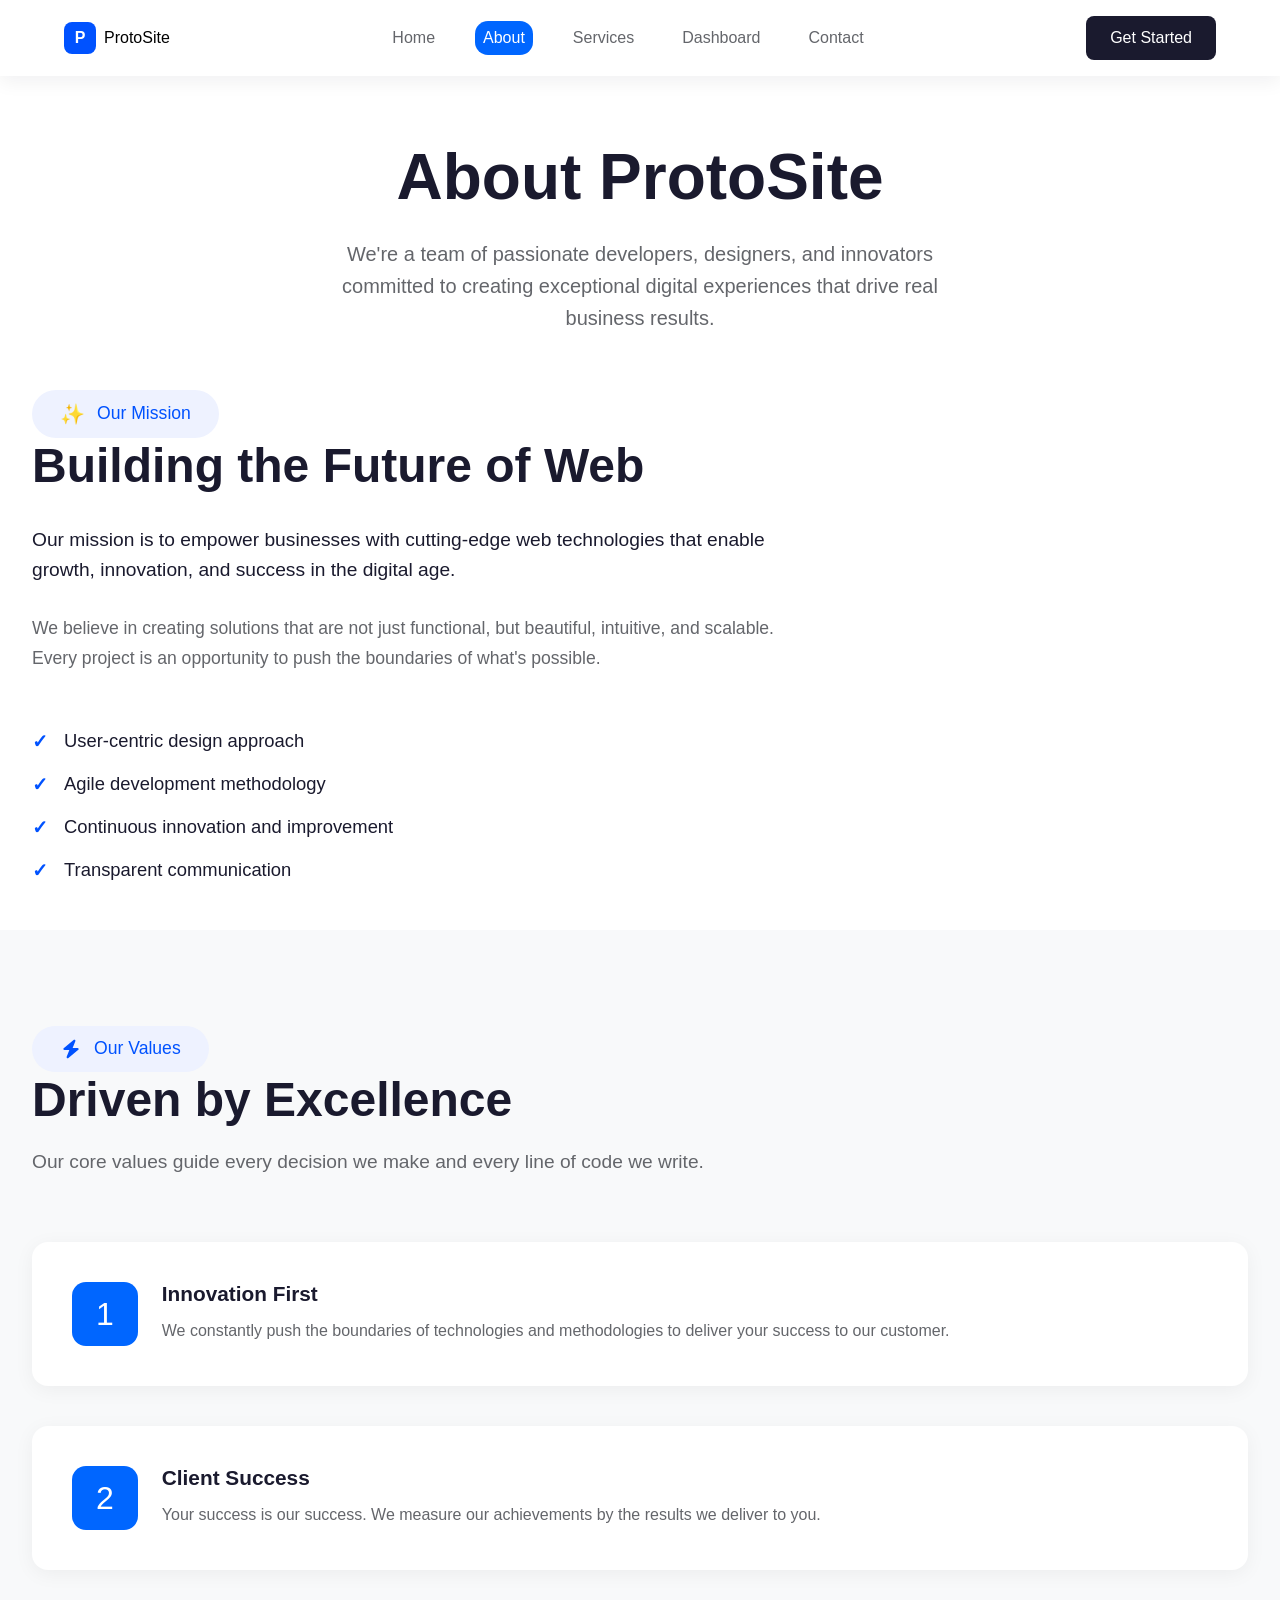
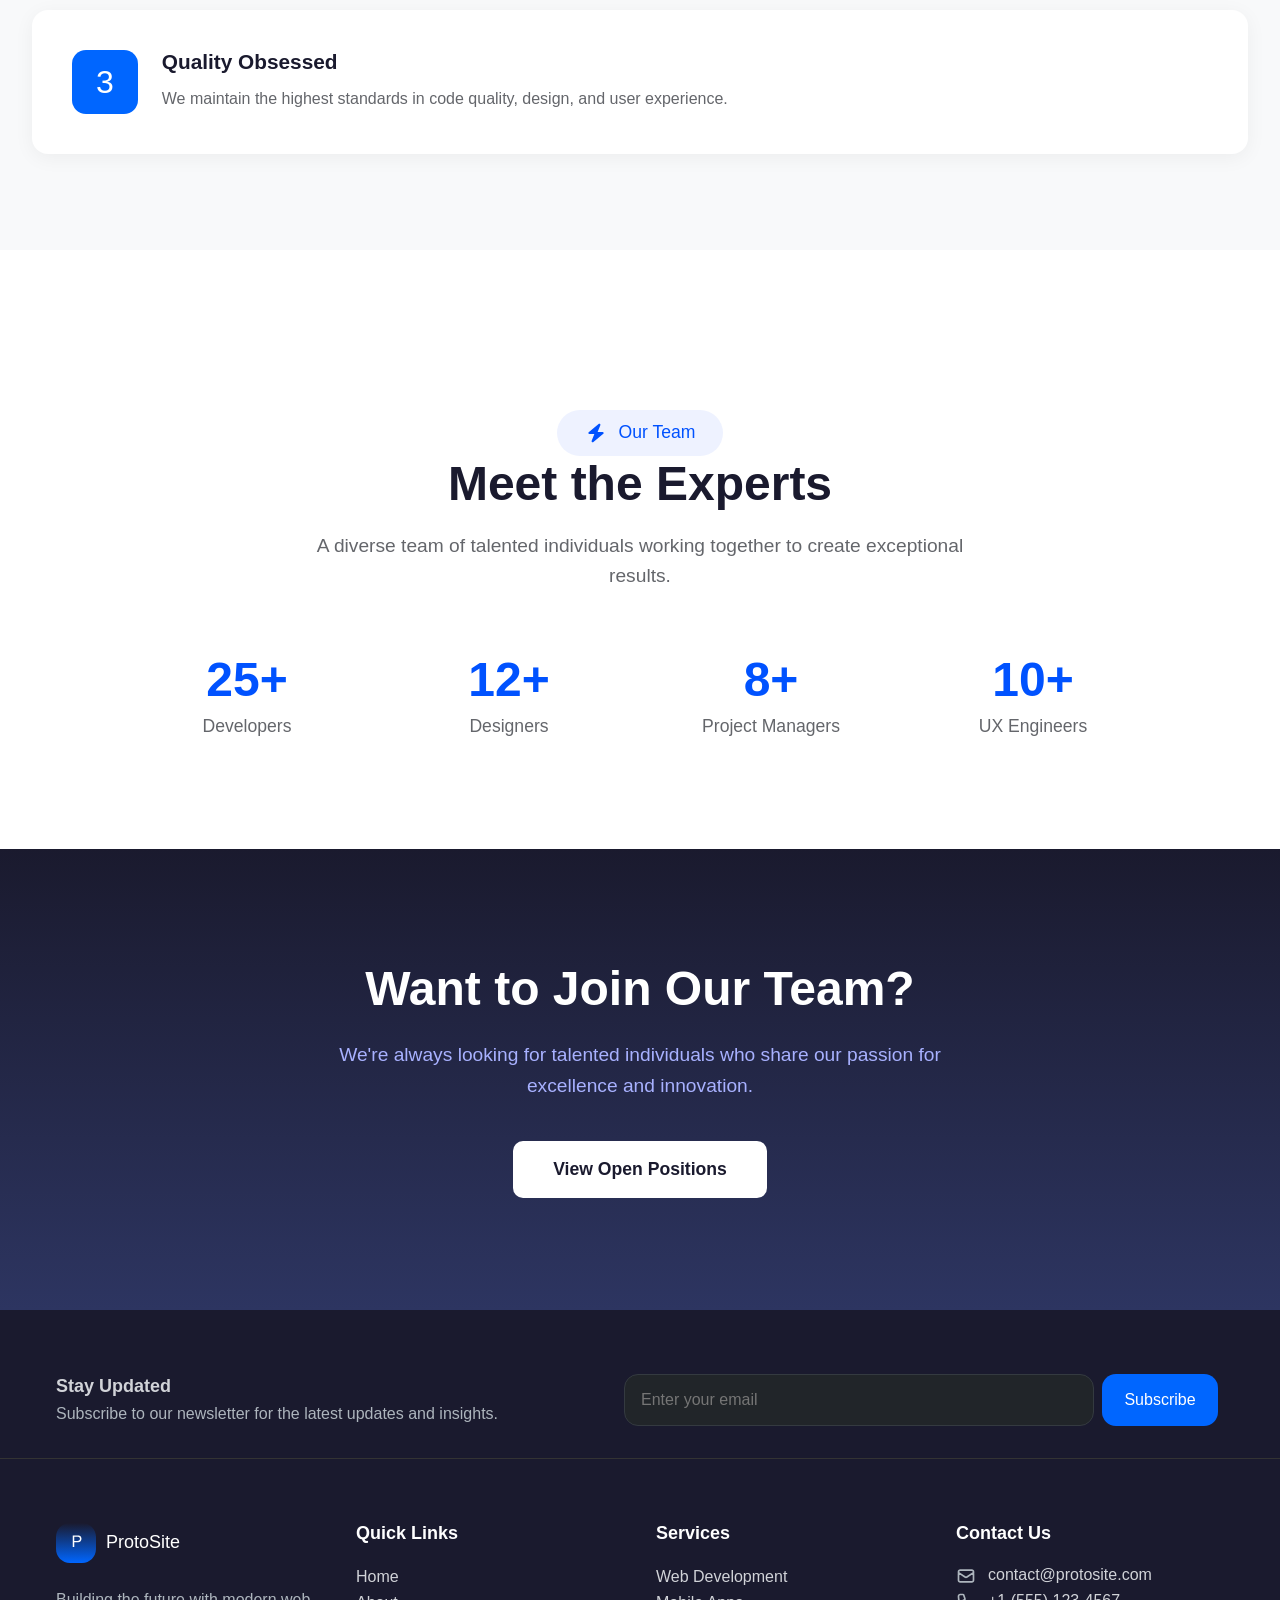
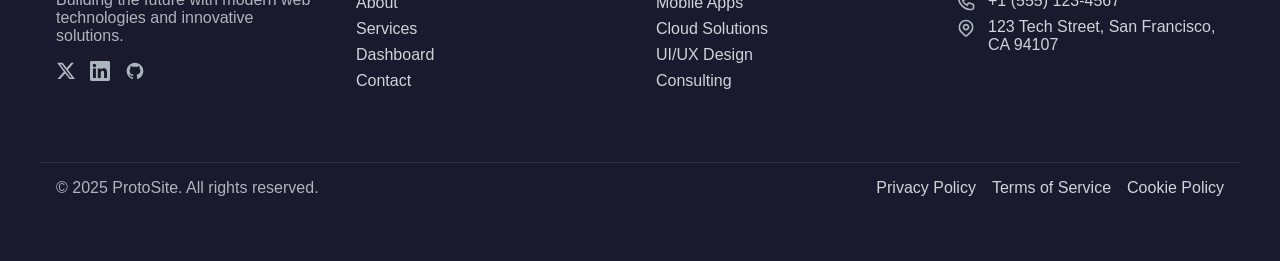
==== about.html @ 941f1aac "Add files via upload" ====
<!DOCTYPE html>
<html lang="en">
  <head>
    <meta charset="UTF-8" />
    <meta name="viewport" content="width=device-width, initial-scale=1.0" />
    <title>ProtoSite - Digital Experiences</title>
    <link rel="icon" href="assets/favicon.png" type="image/x-icon" />
    <link rel="stylesheet" href="styles/reset.css" />
    <link rel="stylesheet" href="styles/general.css" />
    <link rel="stylesheet" href="styles/header.css" />
    <link rel="stylesheet" href="styles/footer.css" />
    <link rel="stylesheet" href="styles/about.css" />
    <script src="js/script.js" defer></script>
  </head>
  <body>
    <header>
      <nav>
        <div class="logo">
          <span class="logo-letter">P</span>
          <span class="logo-text">ProtoSite</span>
        </div>

        <div class="nav-links">
          <a href="index.html">Home</a>
          <a href="about.html" class="active">About</a>
          <a href="services.html">Services</a>
          <a href="index.html">Dashboard</a>
          <a href="contact.html">Contact</a>
        </div>

        <button class="get-started-btn">Get Started</button>

        <button class="mobile-menu-btn" aria-label="Toggle menu">
          <svg
            width="24"
            height="24"
            viewBox="0 0 24 24"
            fill="none"
            xmlns="http://www.w3.org/2000/svg"
          >
            <path
              d="M3 12H21M3 6H21M3 18H21"
              stroke="currentColor"
              stroke-width="2"
            />
          </svg>
        </button>
      </nav>
    </header>

    <main class="about-page">
      <section class="about-hero">
        <div class="about-content">
          <h1>About ProtoSite</h1>
          <p class="about-description">
            We're a team of passionate developers, designers, and innovators
            committed to creating exceptional digital experiences that drive
            real business results.
          </p>
        </div>
      </section>

      <section class="mission-section">
        <div class="mission-badge">
          <span class="icon">✨</span>
          Our Mission
        </div>
        <h2>Building the Future of Web</h2>
        <p class="mission-description">
          Our mission is to empower businesses with cutting-edge web
          technologies that enable growth, innovation, and success in the
          digital age.
        </p>
        <p class="mission-subtext">
          We believe in creating solutions that are not just functional, but
          beautiful, intuitive, and scalable. Every project is an opportunity to
          push the boundaries of what's possible.
        </p>
        <div class="mission-points">
          <div class="mission-point">
            <span class="check-icon">✓</span>
            User-centric design approach
          </div>
          <div class="mission-point">
            <span class="check-icon">✓</span>
            Agile development methodology
          </div>
          <div class="mission-point">
            <span class="check-icon">✓</span>
            Continuous innovation and improvement
          </div>
          <div class="mission-point">
            <span class="check-icon">✓</span>
            Transparent communication
          </div>
        </div>
      </section>

      <section class="excellence-section">
        <div class="excellence-content">
          <div class="mission-badge">
            <svg
              xmlns="http://www.w3.org/2000/svg"
              height="22"
              width="22"
              viewBox="0 0 640 640"
            >
              <!--!Font Awesome Free v7.1.0 by @fontawesome - https://fontawesome.com License - https://fontawesome.com/license/free Copyright 2025 Fonticons, Inc.-->
              <path
                fill="#0052ff"
                d="M434.8 54.1C446.7 62.7 451.1 78.3 445.7 91.9L367.3 288L512 288C525.5 288 537.5 296.4 542.1 309.1C546.7 321.8 542.8 336 532.5 344.6L244.5 584.6C233.2 594 217.1 594.5 205.2 585.9C193.3 577.3 188.9 561.7 194.3 548.1L272.7 352L128 352C114.5 352 102.5 343.6 97.9 330.9C93.3 318.2 97.2 304 107.5 295.4L395.5 55.4C406.8 46 422.9 45.5 434.8 54.1z"
              />
            </svg>
            Our Values
          </div>
          <h2>Driven by Excellence</h2>
          <p class="excellence-description">
            Our core values guide every decision we make and every line of code
            we write.
          </p>
          <div class="excellence-cards">
            <div class="excellence-card">
              <div class="card-number">1</div>
              <div class="card-content">
                <h3>Innovation First</h3>
                <p>
                  We constantly push the boundaries of technologies and
                  methodologies to deliver your success to our customer.
                </p>
              </div>
            </div>
            <div class="excellence-card">
              <div class="card-number">2</div>
              <div class="card-content">
                <h3>Client Success</h3>
                <p>
                  Your success is our success. We measure our achievements by
                  the results we deliver to you.
                </p>
              </div>
            </div>
            <div class="excellence-card">
              <div class="card-number">3</div>
              <div class="card-content">
                <h3>Quality Obsessed</h3>
                <p>
                  We maintain the highest standards in code quality, design, and
                  user experience.
                </p>
              </div>
            </div>
          </div>
        </div>
      </section>

      <section class="experts-section">
        <div class="mission-badge">
          <svg
            xmlns="http://www.w3.org/2000/svg"
            height="22"
            width="22"
            viewBox="0 0 640 640"
          >
            <!--!Font Awesome Free v7.1.0 by @fontawesome - https://fontawesome.com License - https://fontawesome.com/license/free Copyright 2025 Fonticons, Inc.-->
            <path
              fill="#0052ff"
              d="M434.8 54.1C446.7 62.7 451.1 78.3 445.7 91.9L367.3 288L512 288C525.5 288 537.5 296.4 542.1 309.1C546.7 321.8 542.8 336 532.5 344.6L244.5 584.6C233.2 594 217.1 594.5 205.2 585.9C193.3 577.3 188.9 561.7 194.3 548.1L272.7 352L128 352C114.5 352 102.5 343.6 97.9 330.9C93.3 318.2 97.2 304 107.5 295.4L395.5 55.4C406.8 46 422.9 45.5 434.8 54.1z"
            />
          </svg>
          Our Team
        </div>
        <h2>Meet the Experts</h2>
        <p class="experts-description">
          A diverse team of talented individuals working together to create
          exceptional results.
        </p>
        <div class="expert-stats">
          <div class="stat-box">
            <span class="stat-number">25+</span>
            <span class="stat-label">Developers</span>
          </div>
          <div class="stat-box">
            <span class="stat-number">12+</span>
            <span class="stat-label">Designers</span>
          </div>
          <div class="stat-box">
            <span class="stat-number">8+</span>
            <span class="stat-label">Project Managers</span>
          </div>
          <div class="stat-box">
            <span class="stat-number">10+</span>
            <span class="stat-label">UX Engineers</span>
          </div>
        </div>
      </section>

      <section class="join-section">
        <h2>Want to Join Our Team?</h2>
        <p>
          We're always looking for talented individuals who share our passion
          for excellence and innovation.
        </p>
        <button class="view-positions-btn">View Open Positions</button>
      </section>
    </main>

    <footer>
      <div class="footer-top container">
        <div class="footer-text">
          <h6>Stay Updated</h6>
          <p>
            Subscribe to our newsletter for the latest updates and insights.
          </p>
        </div>
        <form class="footer-email">
          <input
            type="email"
            id="email"
            placeholder="Enter your email"
            required
          />
          <button type="submit">Subscribe</button>
        </form>
      </div>
      <div class="footer-middle">
        <div class="container">
          <div class="col about">
            <div class="logo">
              <img src="./assets/logo.svg" alt="logo" />
              <span class="logo-text">ProtoSite</span>
            </div>
            <p class="brand-desc">
              Building the future with modern web technologies and innovative
              solutions.
            </p>
            <div class="social">
              <a href="#" aria-label="X"><img src="./assets/x.svg" alt="" /></a>
              <a href="#" aria-label="LinkedIn"
                ><img src="./assets/linkdin.svg" alt=""
              /></a>
              <a href="#" aria-label="GitHub"
                ><img src="./assets/github.svg" alt=""
              /></a>
            </div>
          </div>

          <div class="col links">
            <h6>Quick Links</h6>
            <ul>
              <li><a href="index.html">Home</a></li>
              <li><a href="about.html">About</a></li>
              <li><a href="services.html">Services</a></li>
              <li><a href="#">Dashboard</a></li>
              <li><a href="contact.html">Contact</a></li>
            </ul>
          </div>

          <div class="col services">
            <h6>Services</h6>
            <ul>
              <li><a href="#">Web Development</a></li>
              <li><a href="#">Mobile Apps</a></li>
              <li><a href="#">Cloud Solutions</a></li>
              <li><a href="#">UI/UX Design</a></li>
              <li><a href="#">Consulting</a></li>
            </ul>
          </div>

          <div class="col contact">
            <h6>Contact Us</h6>
            <div class="contact-line">
              <img src="./assets/mail.svg" alt="main" />
              <a href="mailto:contact@protosite.com">contact@protosite.com</a>
            </div>
            <div class="contact-line">
              <img src="./assets/phone.svg" alt="phone icon" /> +1 (555)
              123-4567
            </div>
            <div class="contact-line">
              <img src="./assets/map-pin.svg" alt="pin" /> 123 Tech Street, San
              Francisco, CA 94107
            </div>
          </div>
        </div>
      </div>

      <div class="footer-bottom container">
        <p>© 2025 ProtoSite. All rights reserved.</p>
        <nav class="footer-nav">
          <a href="#">Privacy Policy</a>
          <a href="#">Terms of Service</a>
          <a href="#">Cookie Policy</a>
        </nav>
      </div>
    </footer>
  </body>
</html>
---- styles/general.css ----
/* general styles */
body {
  /* The font stack tells the browser which fonts to try, in order. */
  font-family: Arial, 'Helvetica Neue',
    /* A common, slightly better-looking substitute */ Helvetica, sans-serif; /* Essential: generic fallback to any sans-serif font */
  font-size: 16px;
}
---- styles/header.css ----
/* general styles */
body {
  /* The font stack tells the browser which fonts to try, in order. */
  font-family: Arial, 'Helvetica Neue',
    /* A common, slightly better-looking substitute */ Helvetica, sans-serif; /* Essential: generic fallback to any sans-serif font */
  font-size: 16px;
}

/*--------------------------
      header
  --------------------------*/
/* Keep header stuck to top on scroll */
header {
  position: sticky;
  top: 0;
  z-index: 1000;
}

/* Navigation Styles */
header nav {
  display: flex;
  justify-content: space-between;
  align-items: center;
  padding: 1rem 4rem;
  margin-bottom: 0; /* spacing handled on .hero */
  background: rgba(255, 255, 255, 0.96);
  box-shadow: 0 6px 18px rgba(16, 24, 40, 0.06);
  transition: background 200ms ease, box-shadow 200ms ease;
  width: 100%;
}

header .mobile-menu-btn {
  display: none;
  background: none;
  border: none;
  color: #0f1217;
  cursor: pointer;
  padding: 0.5rem;
}

header .logo {
  display: flex;
  align-items: center;
  gap: 0.5rem;
}

.logo-letter {
  background-color: #0052ff;
  color: white;
  width: 32px;
  height: 32px;
  display: flex;
  align-items: center;
  justify-content: center;
  border-radius: 8px;
  font-weight: bold;
}

.nav-links {
  display: flex;
  gap: 2rem;
}

.nav-links a {
  text-decoration: none;
  color: #64666b;
  font-weight: 400;
  transition: color 0.3s ease-in-out;
  padding: 0.5em;
  border-radius: 13px;
}

.nav-links a.active {
  color: #fff;
  background-color: #0066ff;
}

.nav-links a:hover {
  color: #fff;
  background-color: #0066ff;
}

.get-started-btn {
  background-color: #1a1a2e;
  color: white;
  padding: 0.8rem 1.5rem;
  border: none;
  border-radius: 8px;
  font-weight: 500;
  cursor: pointer;
  transition: background-color 0.3s ease;
}

.get-started-btn:hover {
  background-color: #0052ff;
}

@media (max-width: 1024px) {
  .nav-links {
    display: none;
  }
  header .mobile-menu-btn {
    display: block;
  }

  header .get-started-btn {
    display: none;
  }

  .nav-links {
    display: none;
    position: absolute;
    top: 100%;
    left: 0;
    right: 0;
    background-color: white;
    padding: 1rem;
    box-shadow: 0 4px 6px rgba(0, 0, 0, 0.1);
    border-radius: 8px;
    flex-direction: column;
    gap: 1rem;
    z-index: 1000;
  }
  .nav-links.active {
    display: flex;
  }
}

@media (max-width: 480px) {
  .logo-text {
    display: none;
  }
}
---- styles/footer.css ----
/* --------------------- container --------------------- */

.container {
  max-width: 1200px;
  margin: 0 auto;
  padding: 0 1rem;
}
@media (max-width: 600px) {
  .container {
    padding: 0 0.5rem;
  }
}

/* --------------------- footer --------------------- */
footer {
  background: #1a1a2e;
  color: #d1d3d8;
  padding-top: 4rem;
  padding-bottom: 4rem;
}

footer a {
  color: #d1d3d8;
}

/* --------------------- footer-top --------------------- */

footer .footer-top {
  display: flex;
  justify-content: space-between;
  align-items: center;
  gap: 1rem;
  padding-bottom: 2rem;
}

footer .footer-text {
  display: flex;
  flex-direction: column;
  gap: 0.5rem;
}

footer p {
  color: #adb5bd;
  font-size: 16px;
}
footer .logo-text {
  color: white;
  font-size: 18px;
}
footer h6 {
  font-size: 18px;
}

footer .footer-email {
  width: 100%;
  display: flex;
  gap: 0.5rem;
  max-width: 600px;
}

footer .footer-email input[type='email'] {
  border: 1px solid #343a40;
  border-radius: 4px;
  font-size: 16px;
  background-color: #212529;
}

footer .footer-email input[type='email'],
footer .footer-email button {
  border-radius: 14px;
  padding: 1rem;
  max-width: 470px;
  width: 100%;
}

footer .footer-email button {
  background-color: #0066ff;
  color: white;
  max-width: 116px;
}

@media (max-width: 600px) {
  footer .footer-top {
    flex-direction: column;
    align-items: flex-start;
  }

  footer .footer-text {
    text-align: center;
    width: 100%;
  }
  footer form {
    flex-direction: column;
    align-items: center;
  }
}

/* ---------------footer middle section --------------- */
footer .footer-middle {
  border-top: 1px solid #333;
}

footer .footer-middle .container {
  padding-top: 4rem;
  padding-bottom: 4rem;
  border-bottom: 1px solid #333;
  display: grid;
  grid-template-columns: 1fr;
  gap: 2rem;
}

@media (min-width: 600px) {
  footer .footer-middle .container {
    grid-template-columns: repeat(2, 1fr);
  }
}
@media (min-width: 1024px) {
  footer .footer-middle .container {
    /* repeat(4, 1fr) creates four equal columns */
    grid-template-columns: repeat(4, 1fr);
  }
}
footer .footer-middle .container .col.about {
  display: flex;
  flex-direction: column;
  gap: 1rem;
}

footer .footer-middle .logo {
  display: flex;
  align-items: center;
  gap: 10px;
  margin-bottom: 12px;
}

footer .logo-icon {
  width: 40px;
  height: 40px;
}

footer .social a {
  display: inline-block;
  margin-right: 10px;
}
footer .col .container,
footer .col h6 {
  color: #fff;
}
footer .footer-middle .col h6 {
  padding-bottom: 1rem;
}
footer .col ul {
  list-style: none;
  padding: 0;
  margin: 0;
}

footer .col ul li {
  margin: 8px 0;
}

footer .col a {
  text-decoration: none;
}

footer .contact-line {
  margin: 6px 0;
  display: flex;
  gap: 12px;
}

footer .col.contact img {
  width: 20px;
  height: 20px;
}

/* center items in mobile view */
@media (max-width: 600px) {
  footer .footer-middle {
    .col.about {
      align-items: center;
    }
    .brand-desc {
      text-align: center;
    }
  }

  .footer-middle .col.links a,
  .footer-middle .col.services a,
  .footer-middle .col {
    display: flex;
    align-items: center;
    flex-direction: column;
  }
  .footer-middle .col.contact p {
    text-align: center;
  }
}
/* --------------------- footer-bottom --------------------- */

.footer-bottom {
  /* padding: 0 10rem 2rem 5rem; */
  padding-top: 1rem;
  display: flex;
  justify-content: space-between;
}

.footer-bottom .footer-nav {
  display: flex;
  gap: 1rem;
}

@media (max-width: 600px) {
  .footer-bottom .footer-nav,
  .footer-bottom {
    flex-direction: column-reverse;
    gap: 1rem;
    align-items: center;
  }
}
---- styles/about.css ----
/***************************** Start About Page Styles ***************************/
.about-page {
  background-color: #fff;
}
.about-hero {
  padding: 4rem 0 1rem;
  text-align: center;
}

.about-content {
  max-width: 800px;
  margin: 0 auto;
}

.about-content h1 {
  font-size: 4rem;
  margin-bottom: 1.5rem;
  color: #1a1a2e;
  font-weight: 600;
}

.about-description {
  font-size: 1.25rem;
  color: #64666b;
  line-height: 1.6;
  margin-bottom: 2.5rem;
  max-width: 650px;
  margin-left: auto;
  margin-right: auto;
}

.mission-badge {
  display: inline-flex;
  align-items: center;
  gap: 0.75rem;
  background-color: #eef2ff;
  color: #0052ff;
  padding: 0.75rem 1.75rem;
  border-radius: 100px;
  font-weight: 500;
  font-size: 1.1rem;
}

.mission-badge .icon {
  font-size: 1.25rem;
}

.mission-section {
  max-width: 850px;
  padding: 0 2rem;
}

.mission-section h2 {
  font-size: 3rem;
  margin-bottom: 2rem;
  color: #1a1a2e;
  font-weight: 600;
}

.mission-description {
  font-size: 1.2rem;
  color: #1a1a2e;
  line-height: 1.6;
  margin-bottom: 1.75rem;
  font-weight: 500;
}

.mission-subtext {
  font-size: 1.1rem;
  color: #64666b;
  line-height: 1.7;
  margin-bottom: 3.5rem;
}

.mission-points {
  display: grid;
  gap: 1.25rem;
}

.mission-point {
  display: flex;
  align-items: center;
  gap: 1rem;
  font-size: 1.15rem;
  color: #1a1a2e;
  font-weight: 500;
}

.check-icon {
  color: #0052ff;
  font-weight: bold;
  font-size: 1.2rem;
}

/* Excellence Section */
.excellence-section {
  margin: 3rem 0;
  padding: 6rem 2rem;
  background-color: #f8f9fa;
}

.excellence-content h2 {
  font-size: 3rem;
  margin-bottom: 1.25rem;
  color: #1a1a2e;
  font-weight: 600;
}

.excellence-description {
  color: #64666b;
  font-size: 1.2rem;
  margin-bottom: 4rem;
  line-height: 1.6;
}

.excellence-cards {
  display: flex;
  gap: 2.5rem;
  align-items: stretch;
  flex-direction: column;
}

.excellence-card {
  background: white;
  padding: 2.5rem;
  border-radius: 16px;
  position: relative;
  box-shadow: 0 4px 20px rgba(0, 0, 0, 0.05);
  flex: 1;
  display: flex;
  gap: 1.5rem;
}

.card-number {
  color: #fff;
  text-align: center;
  font-size: 2rem;
  background-color: #0066ff;
  line-height: 0.5;
  position: relative;
  padding: 1.5rem;
  border-radius: 14px;
}

.excellence-card .card-content {
  flex: 1;
}

.excellence-card h3 {
  font-size: 1.3rem;
  margin-bottom: 0.75rem;
  color: #1a1a2e;
  font-weight: 600;
}

.excellence-card p {
  color: #64666b;
  line-height: 1.6;
  font-size: 1rem;
  margin: 0;
}

/* Experts Section */
.experts-section {
  padding: 7rem 0;
  text-align: center;
}

.experts-section h2 {
  font-size: 3rem;
  margin-bottom: 1.25rem;
  color: #1a1a2e;
  font-weight: 600;
}

.experts-description {
  color: #64666b;
  font-size: 1.2rem;
  margin-bottom: 4rem;
  max-width: 650px;
  margin-left: auto;
  margin-right: auto;
  line-height: 1.6;
}

.expert-stats {
  display: grid;
  grid-template-columns: repeat(4, 1fr);
  gap: 3rem;
  max-width: 1000px;
  margin: 0 auto;
}

.stat-box {
  display: flex;
  flex-direction: column;
  gap: 0.75rem;
}

.stat-number {
  font-size: 3rem;
  font-weight: 700;
  color: #0052ff;
  line-height: 1;
}

.stat-label {
  color: #64666b;
  font-size: 1.1rem;
  font-weight: 500;
}

/* Join Section */
.join-section {
  padding: 7rem 2rem;
  text-align: center;
  background: linear-gradient(to bottom, #1a1a2e, #2d3561);
  color: white;
}

.join-section h2 {
  font-size: 3rem;
  margin-bottom: 1.5rem;
  font-weight: 600;
}

.join-section p {
  color: #a8b1ff;
  font-size: 1.2rem;
  margin-bottom: 2.5rem;
  max-width: 650px;
  margin-left: auto;
  margin-right: auto;
  line-height: 1.6;
}

.view-positions-btn {
  background-color: white;
  color: #1a1a2e;
  padding: 1.1rem 2.5rem;
  border: none;
  border-radius: 10px;
  font-size: 1.1rem;
  font-weight: 600;
  cursor: pointer;
  transition: all 0.3s ease;
}

.view-positions-btn:hover {
  background-color: #0052ff;
  color: white;
  transform: translateY(-2px);
  box-shadow: 0 4px 15px rgba(0, 82, 255, 0.3);
}

/***************************** End About Page Styles ***************************/
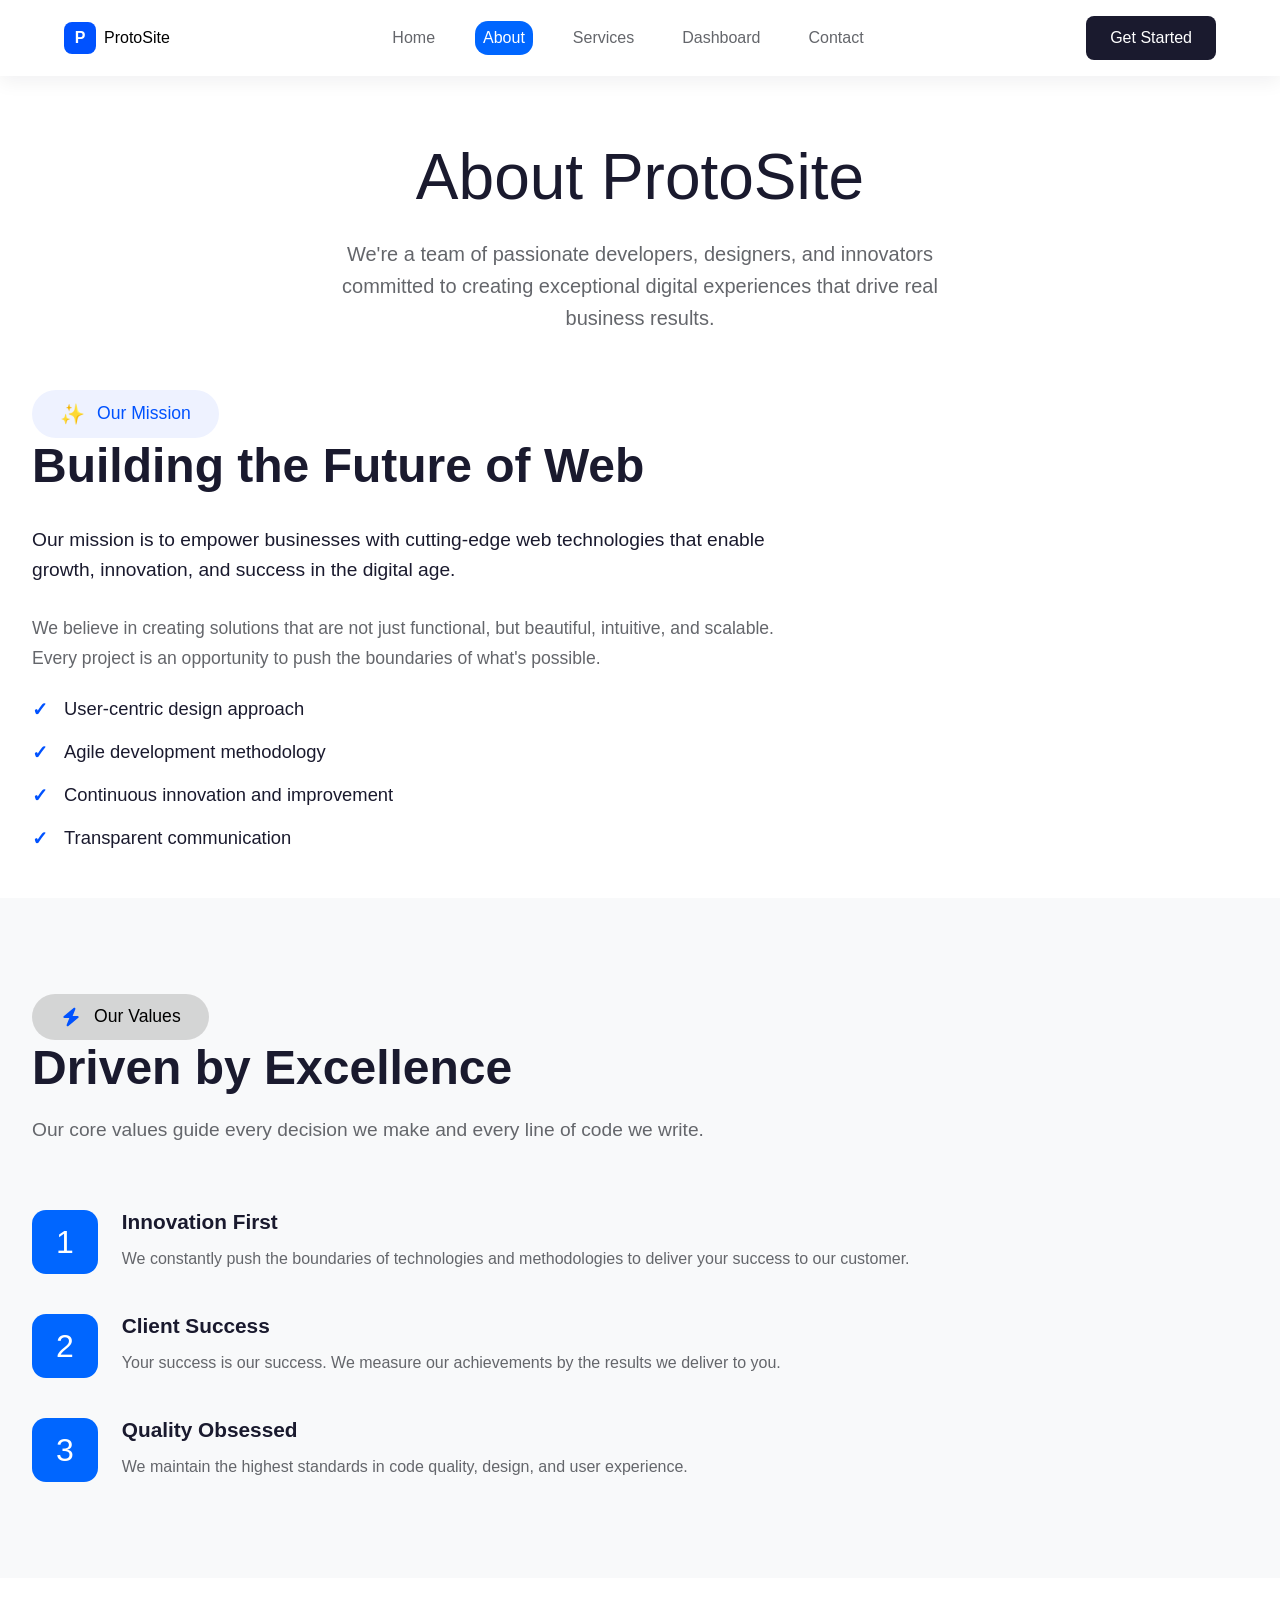
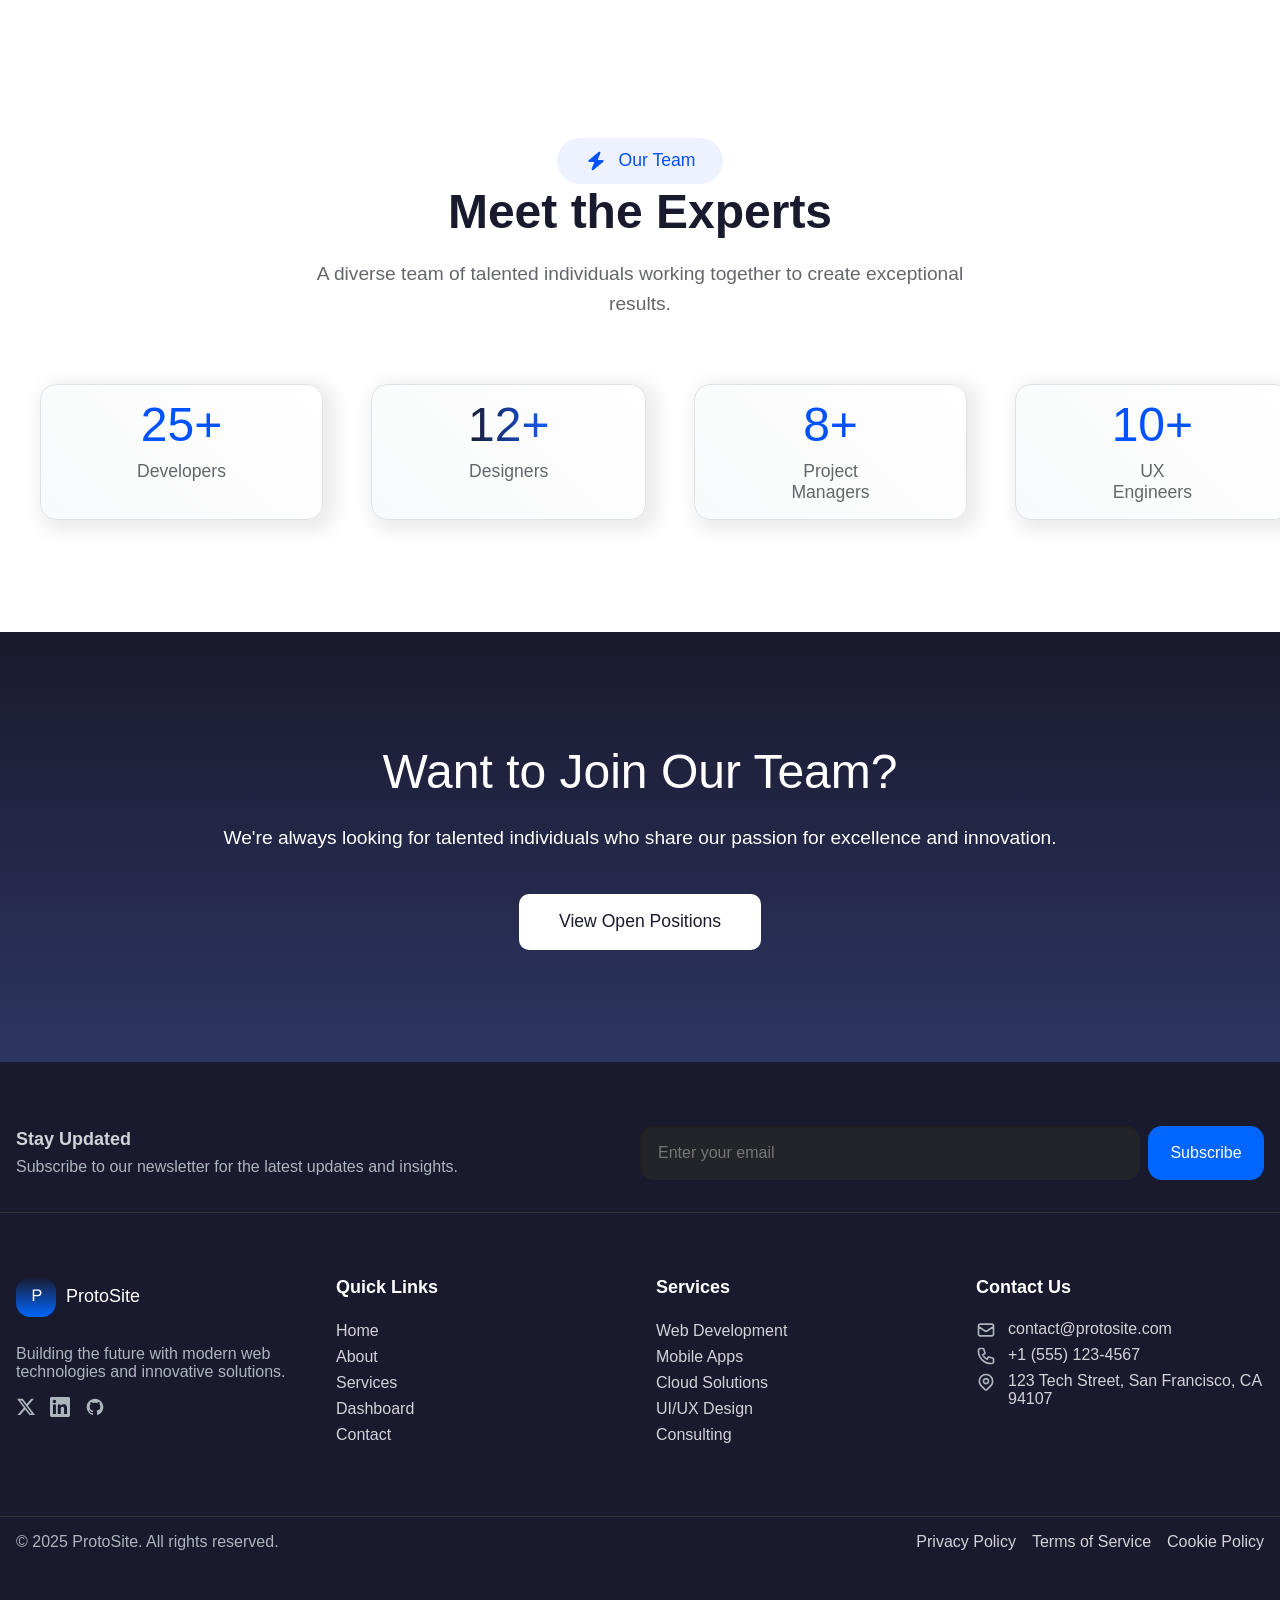
==== commit 39ec549f: "Update styles and box designs to match Figma file" ====
--- a/about.html
+++ b/about.html
@@ -98,14 +98,13 @@
 
       <section class="excellence-section">
         <div class="excellence-content">
-          <div class="mission-badge">
+          <div class="values-badge">
             <svg
               xmlns="http://www.w3.org/2000/svg"
               height="22"
               width="22"
               viewBox="0 0 640 640"
             >
-              <!--!Font Awesome Free v7.1.0 by @fontawesome - https://fontawesome.com License - https://fontawesome.com/license/free Copyright 2025 Fonticons, Inc.-->
               <path
                 fill="#0052ff"
                 d="M434.8 54.1C446.7 62.7 451.1 78.3 445.7 91.9L367.3 288L512 288C525.5 288 537.5 296.4 542.1 309.1C546.7 321.8 542.8 336 532.5 344.6L244.5 584.6C233.2 594 217.1 594.5 205.2 585.9C193.3 577.3 188.9 561.7 194.3 548.1L272.7 352L128 352C114.5 352 102.5 343.6 97.9 330.9C93.3 318.2 97.2 304 107.5 295.4L395.5 55.4C406.8 46 422.9 45.5 434.8 54.1z"
@@ -161,7 +160,6 @@
             width="22"
             viewBox="0 0 640 640"
           >
-            <!--!Font Awesome Free v7.1.0 by @fontawesome - https://fontawesome.com License - https://fontawesome.com/license/free Copyright 2025 Fonticons, Inc.-->
             <path
               fill="#0052ff"
               d="M434.8 54.1C446.7 62.7 451.1 78.3 445.7 91.9L367.3 288L512 288C525.5 288 537.5 296.4 542.1 309.1C546.7 321.8 542.8 336 532.5 344.6L244.5 584.6C233.2 594 217.1 594.5 205.2 585.9C193.3 577.3 188.9 561.7 194.3 548.1L272.7 352L128 352C114.5 352 102.5 343.6 97.9 330.9C93.3 318.2 97.2 304 107.5 295.4L395.5 55.4C406.8 46 422.9 45.5 434.8 54.1z"
@@ -180,7 +178,7 @@
             <span class="stat-label">Developers</span>
           </div>
           <div class="stat-box">
-            <span class="stat-number">12+</span>
+            <span class="stat-number-designers">12+</span>
             <span class="stat-label">Designers</span>
           </div>
           <div class="stat-box">
--- a/styles/footer.css
+++ b/styles/footer.css
@@ -1,7 +1,7 @@
 /* --------------------- container --------------------- */
 
 .container {
-  max-width: 1200px;
+  max-width: 1600px;
   margin: 0 auto;
   padding: 0 1rem;
 }
@@ -39,6 +39,12 @@
   gap: 0.5rem;
 }
 
+@media (max-width: 600px) {
+  footer .footer-text {
+    width: unset;
+  }
+}
+
 footer p {
   color: #adb5bd;
   font-size: 16px;
@@ -55,21 +61,28 @@
   width: 100%;
   display: flex;
   gap: 0.5rem;
-  max-width: 600px;
+  max-width: 50%;
+}
+
+@media (max-width: 600px) {
+  footer .footer-email {
+    max-width: unset;
+  }
 }
 
 footer .footer-email input[type='email'] {
-  border: 1px solid #343a40;
   border-radius: 4px;
   font-size: 16px;
   background-color: #212529;
+  outline: none;
+  border-bottom-color: transparent;
+  border-right-color: transparent;
 }
 
 footer .footer-email input[type='email'],
 footer .footer-email button {
   border-radius: 14px;
   padding: 1rem;
-  max-width: 470px;
   width: 100%;
 }
 
--- a/styles/about.css
+++ b/styles/about.css
@@ -16,7 +16,7 @@
   font-size: 4rem;
   margin-bottom: 1.5rem;
   color: #1a1a2e;
-  font-weight: 600;
+  font-weight: 500;
 }
 
 .about-description {
@@ -41,6 +41,18 @@
   font-size: 1.1rem;
 }
 
+.values-badge {
+  display: inline-flex;
+  align-items: center;
+  gap: 0.75rem;
+  background-color: #cccccccb;
+  color: #000;
+  padding: 0.75rem 1.75rem;
+  border-radius: 100px;
+  font-weight: 500;
+  font-size: 1.1rem;
+}
+
 .mission-badge .icon {
   font-size: 1.25rem;
 }
@@ -69,7 +81,7 @@
   font-size: 1.1rem;
   color: #64666b;
   line-height: 1.7;
-  margin-bottom: 3.5rem;
+  margin-bottom: 1.5rem;
 }
 
 .mission-points {
@@ -121,12 +133,6 @@
 }
 
 .excellence-card {
-  background: white;
-  padding: 2.5rem;
-  border-radius: 16px;
-  position: relative;
-  box-shadow: 0 4px 20px rgba(0, 0, 0, 0.05);
-  flex: 1;
   display: flex;
   gap: 1.5rem;
 }
@@ -140,6 +146,7 @@
   position: relative;
   padding: 1.5rem;
   border-radius: 14px;
+  height: fit-content;
 }
 
 .excellence-card .card-content {
@@ -187,20 +194,32 @@
   display: grid;
   grid-template-columns: repeat(4, 1fr);
   gap: 3rem;
-  max-width: 1000px;
+  max-width: 1200px;
   margin: 0 auto;
 }
 
 .stat-box {
+  box-shadow: #00000014 6px 5px 17px 7px;
   display: flex;
   flex-direction: column;
   gap: 0.75rem;
+  background: linear-gradient(45deg, #f8f9fa, #ffffff);
+  padding: 1rem 6rem;
+  border-radius: 16px;
+  border: 1px solid #dee2e6;
 }
 
 .stat-number {
   font-size: 3rem;
-  font-weight: 700;
   color: #0052ff;
+  line-height: 1;
+}
+
+.stat-number-designers {
+  background: linear-gradient(90deg, #1a1a2e, #155dfc);
+  -webkit-background-clip: text;
+  -webkit-text-fill-color: transparent;
+  font-size: 3rem;
   line-height: 1;
 }
 
@@ -221,16 +240,13 @@
 .join-section h2 {
   font-size: 3rem;
   margin-bottom: 1.5rem;
-  font-weight: 600;
+  font-weight: 400;
 }
 
 .join-section p {
-  color: #a8b1ff;
-  font-size: 1.2rem;
-  margin-bottom: 2.5rem;
-  max-width: 650px;
-  margin-left: auto;
-  margin-right: auto;
+  color: #fff;
+  font-size: 1.2rem;
+  margin: 5px auto 2.5rem;
   line-height: 1.6;
 }
 
@@ -241,7 +257,6 @@
   border: none;
   border-radius: 10px;
   font-size: 1.1rem;
-  font-weight: 600;
   cursor: pointer;
   transition: all 0.3s ease;
 }
@@ -253,4 +268,32 @@
   box-shadow: 0 4px 15px rgba(0, 82, 255, 0.3);
 }
 
+@media (max-width: 992px) {
+  .expert-stats {
+    display: grid;
+    grid-template-columns: repeat(2, 1fr);
+    gap: 1rem;
+    max-width: 600px;
+    margin: 0 auto;
+  }
+}
+
+@media (max-width: 600px) {
+  .about-content h1{
+    font-size: 3em;
+  }
+
+  .expert-stats {
+    display: grid;
+    grid-template-columns: repeat(1, 1fr);
+    gap: 1rem;
+    max-width: 350px;
+    margin: 0 auto;
+  }
+
+  .stat-box {
+    padding: 2rem 3rem;
+  }
+}
+
 /***************************** End About Page Styles ***************************/
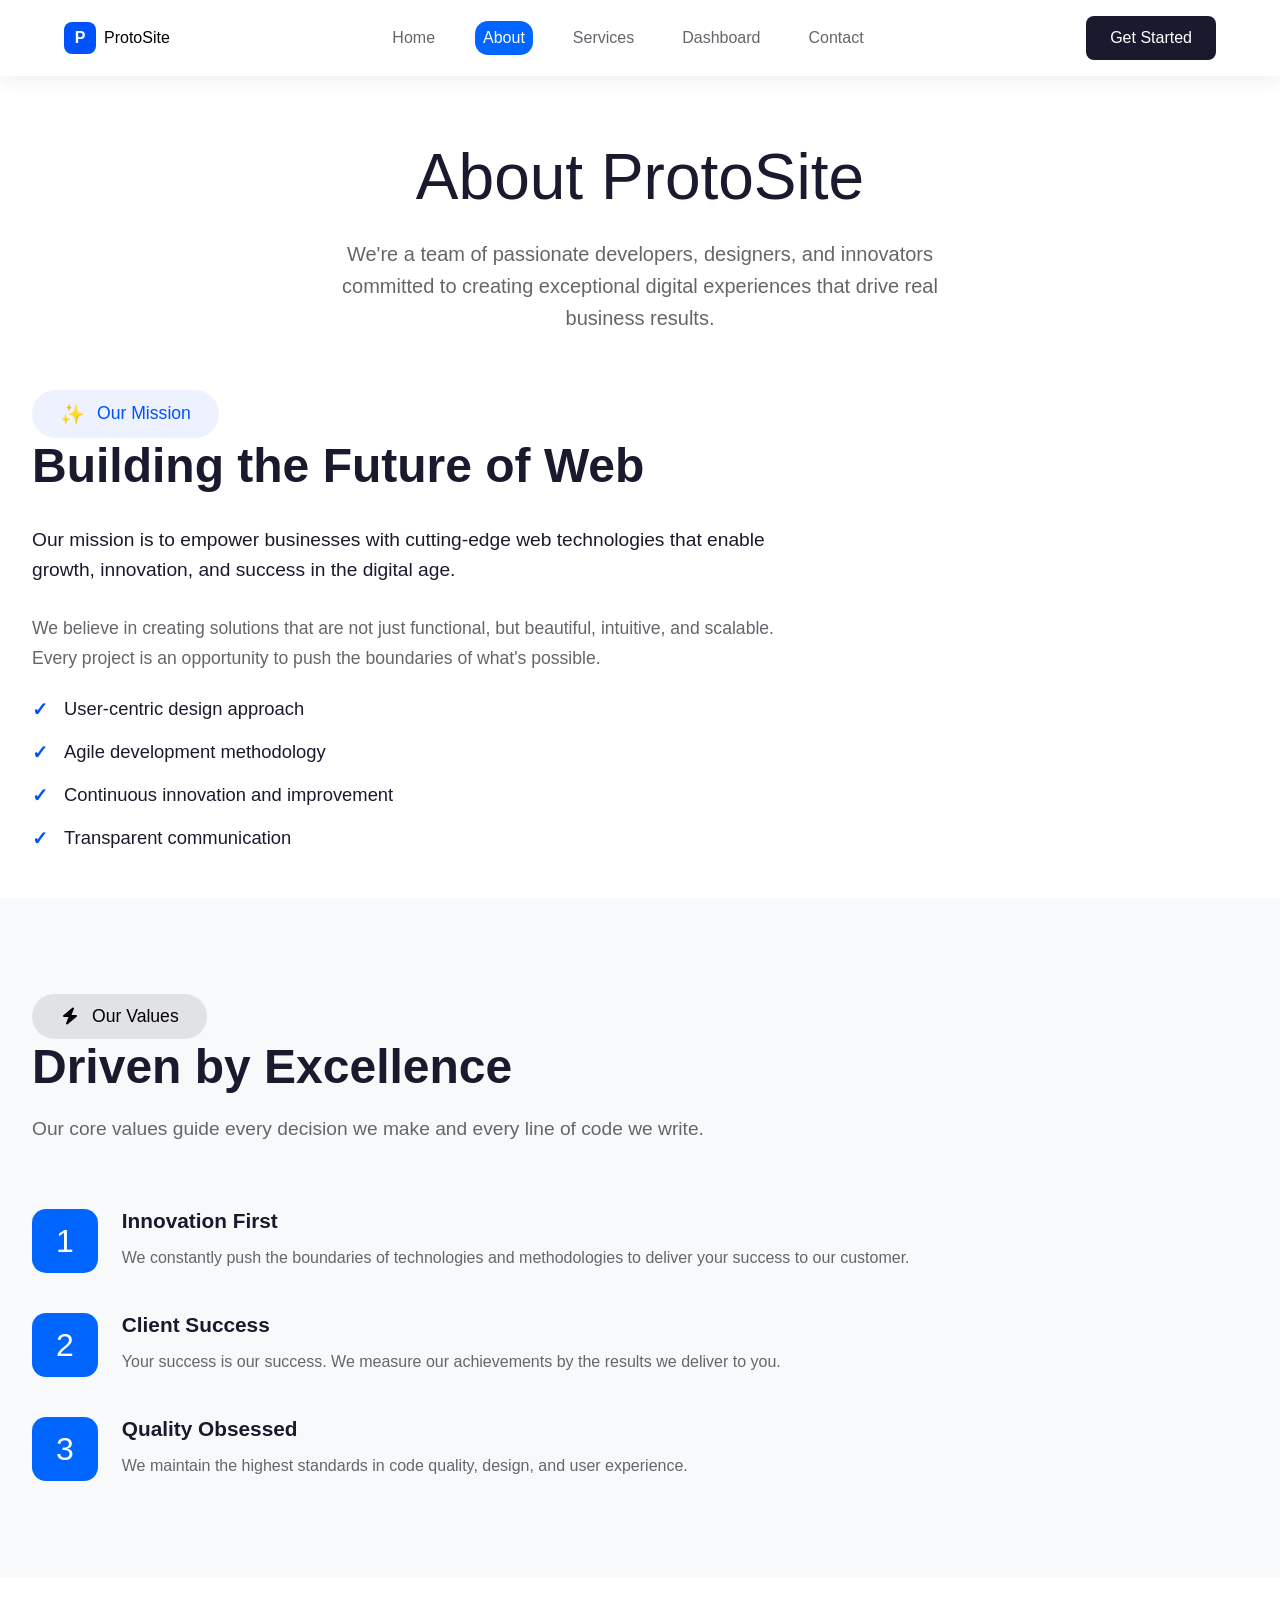
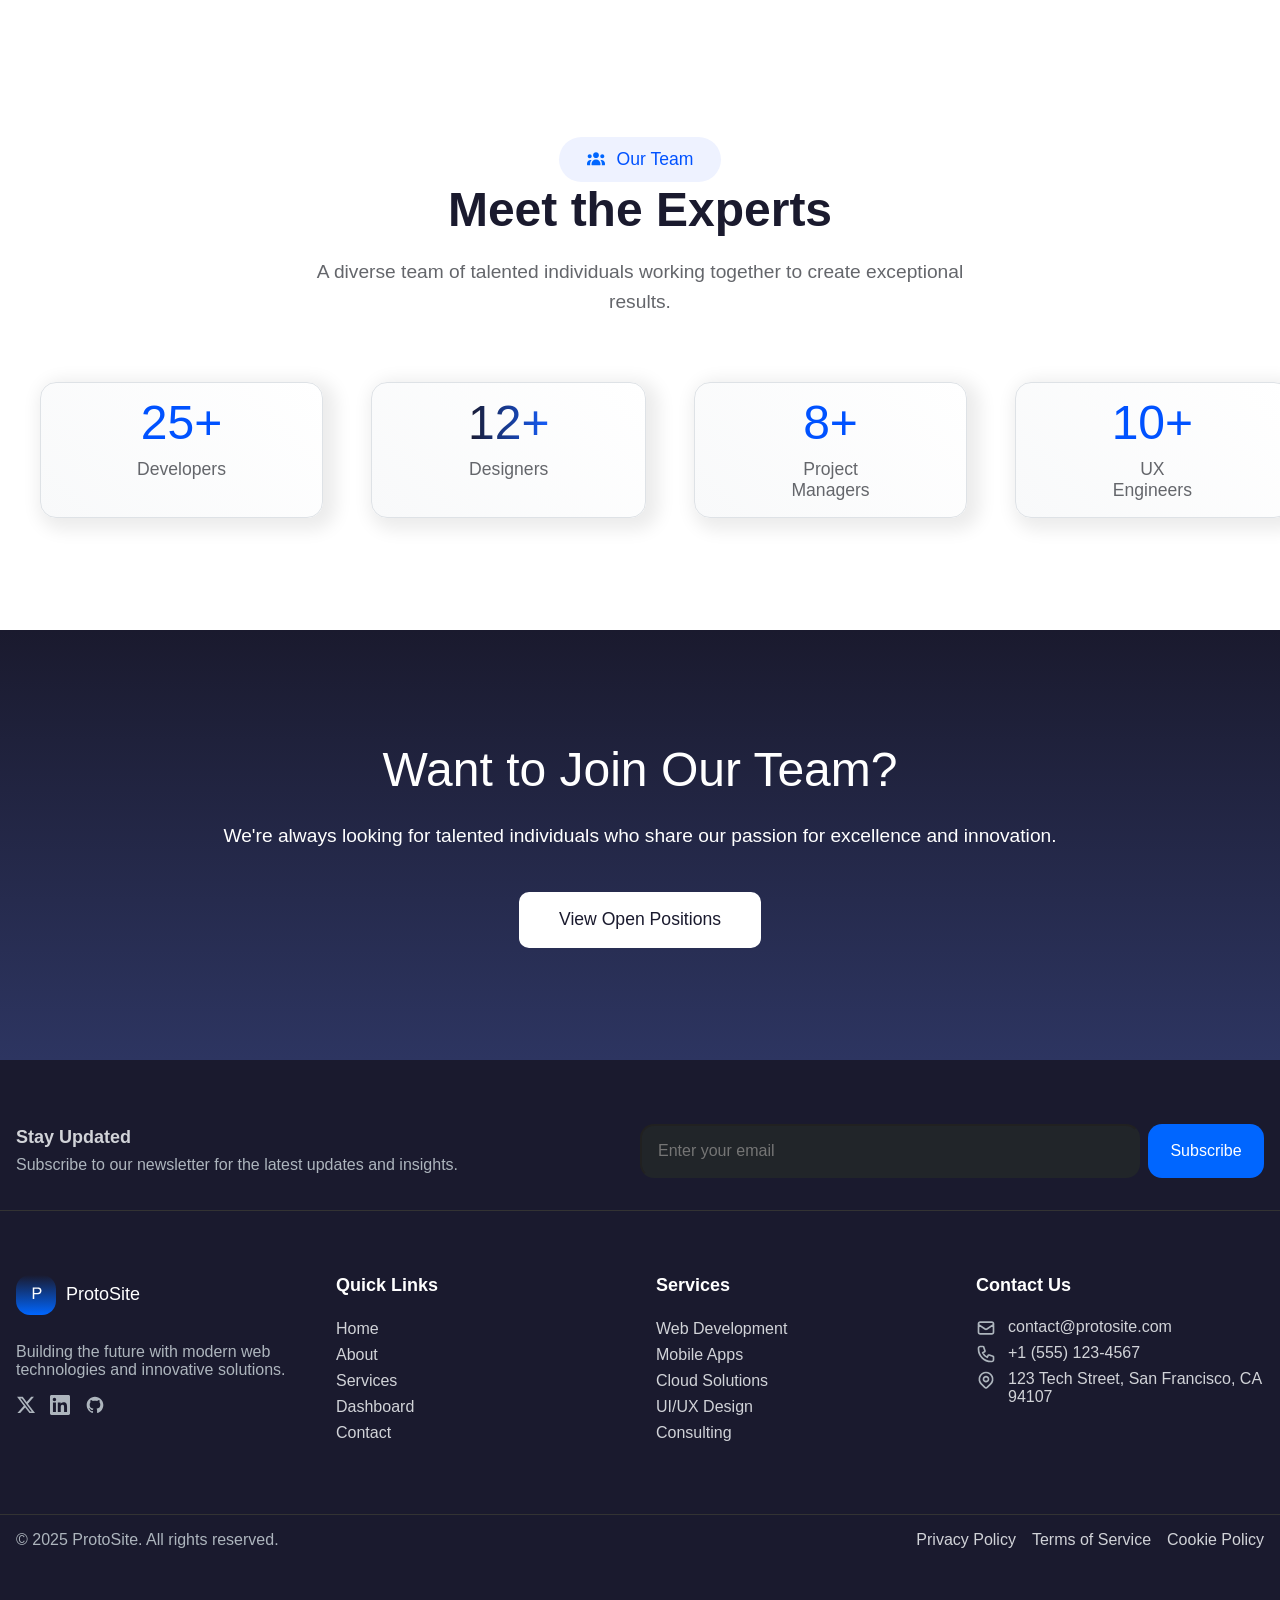
==== commit d9bdc657: "update the icons and the styles in about page" ====
--- a/about.html
+++ b/about.html
@@ -101,12 +101,10 @@
           <div class="values-badge">
             <svg
               xmlns="http://www.w3.org/2000/svg"
-              height="22"
-              width="22"
+              width="20"
               viewBox="0 0 640 640"
             >
               <path
-                fill="#0052ff"
                 d="M434.8 54.1C446.7 62.7 451.1 78.3 445.7 91.9L367.3 288L512 288C525.5 288 537.5 296.4 542.1 309.1C546.7 321.8 542.8 336 532.5 344.6L244.5 584.6C233.2 594 217.1 594.5 205.2 585.9C193.3 577.3 188.9 561.7 194.3 548.1L272.7 352L128 352C114.5 352 102.5 343.6 97.9 330.9C93.3 318.2 97.2 304 107.5 295.4L395.5 55.4C406.8 46 422.9 45.5 434.8 54.1z"
               />
             </svg>
@@ -156,13 +154,12 @@
         <div class="mission-badge">
           <svg
             xmlns="http://www.w3.org/2000/svg"
-            height="22"
-            width="22"
+            width="18"
             viewBox="0 0 640 640"
           >
             <path
-              fill="#0052ff"
-              d="M434.8 54.1C446.7 62.7 451.1 78.3 445.7 91.9L367.3 288L512 288C525.5 288 537.5 296.4 542.1 309.1C546.7 321.8 542.8 336 532.5 344.6L244.5 584.6C233.2 594 217.1 594.5 205.2 585.9C193.3 577.3 188.9 561.7 194.3 548.1L272.7 352L128 352C114.5 352 102.5 343.6 97.9 330.9C93.3 318.2 97.2 304 107.5 295.4L395.5 55.4C406.8 46 422.9 45.5 434.8 54.1z"
+              fill="#0066ff"
+              d="M320 80C377.4 80 424 126.6 424 184C424 241.4 377.4 288 320 288C262.6 288 216 241.4 216 184C216 126.6 262.6 80 320 80zM96 152C135.8 152 168 184.2 168 224C168 263.8 135.8 296 96 296C56.2 296 24 263.8 24 224C24 184.2 56.2 152 96 152zM0 480C0 409.3 57.3 352 128 352C140.8 352 153.2 353.9 164.9 357.4C132 394.2 112 442.8 112 496L112 512C112 523.4 114.4 534.2 118.7 544L32 544C14.3 544 0 529.7 0 512L0 480zM521.3 544C525.6 534.2 528 523.4 528 512L528 496C528 442.8 508 394.2 475.1 357.4C486.8 353.9 499.2 352 512 352C582.7 352 640 409.3 640 480L640 512C640 529.7 625.7 544 608 544L521.3 544zM472 224C472 184.2 504.2 152 544 152C583.8 152 616 184.2 616 224C616 263.8 583.8 296 544 296C504.2 296 472 263.8 472 224zM160 496C160 407.6 231.6 336 320 336C408.4 336 480 407.6 480 496L480 512C480 529.7 465.7 544 448 544L192 544C174.3 544 160 529.7 160 512L160 496z"
             />
           </svg>
           Our Team
--- a/styles/about.css
+++ b/styles/about.css
@@ -45,7 +45,7 @@
   display: inline-flex;
   align-items: center;
   gap: 0.75rem;
-  background-color: #cccccccb;
+  background-color: #1A1A2E1A;
   color: #000;
   padding: 0.75rem 1.75rem;
   border-radius: 100px;
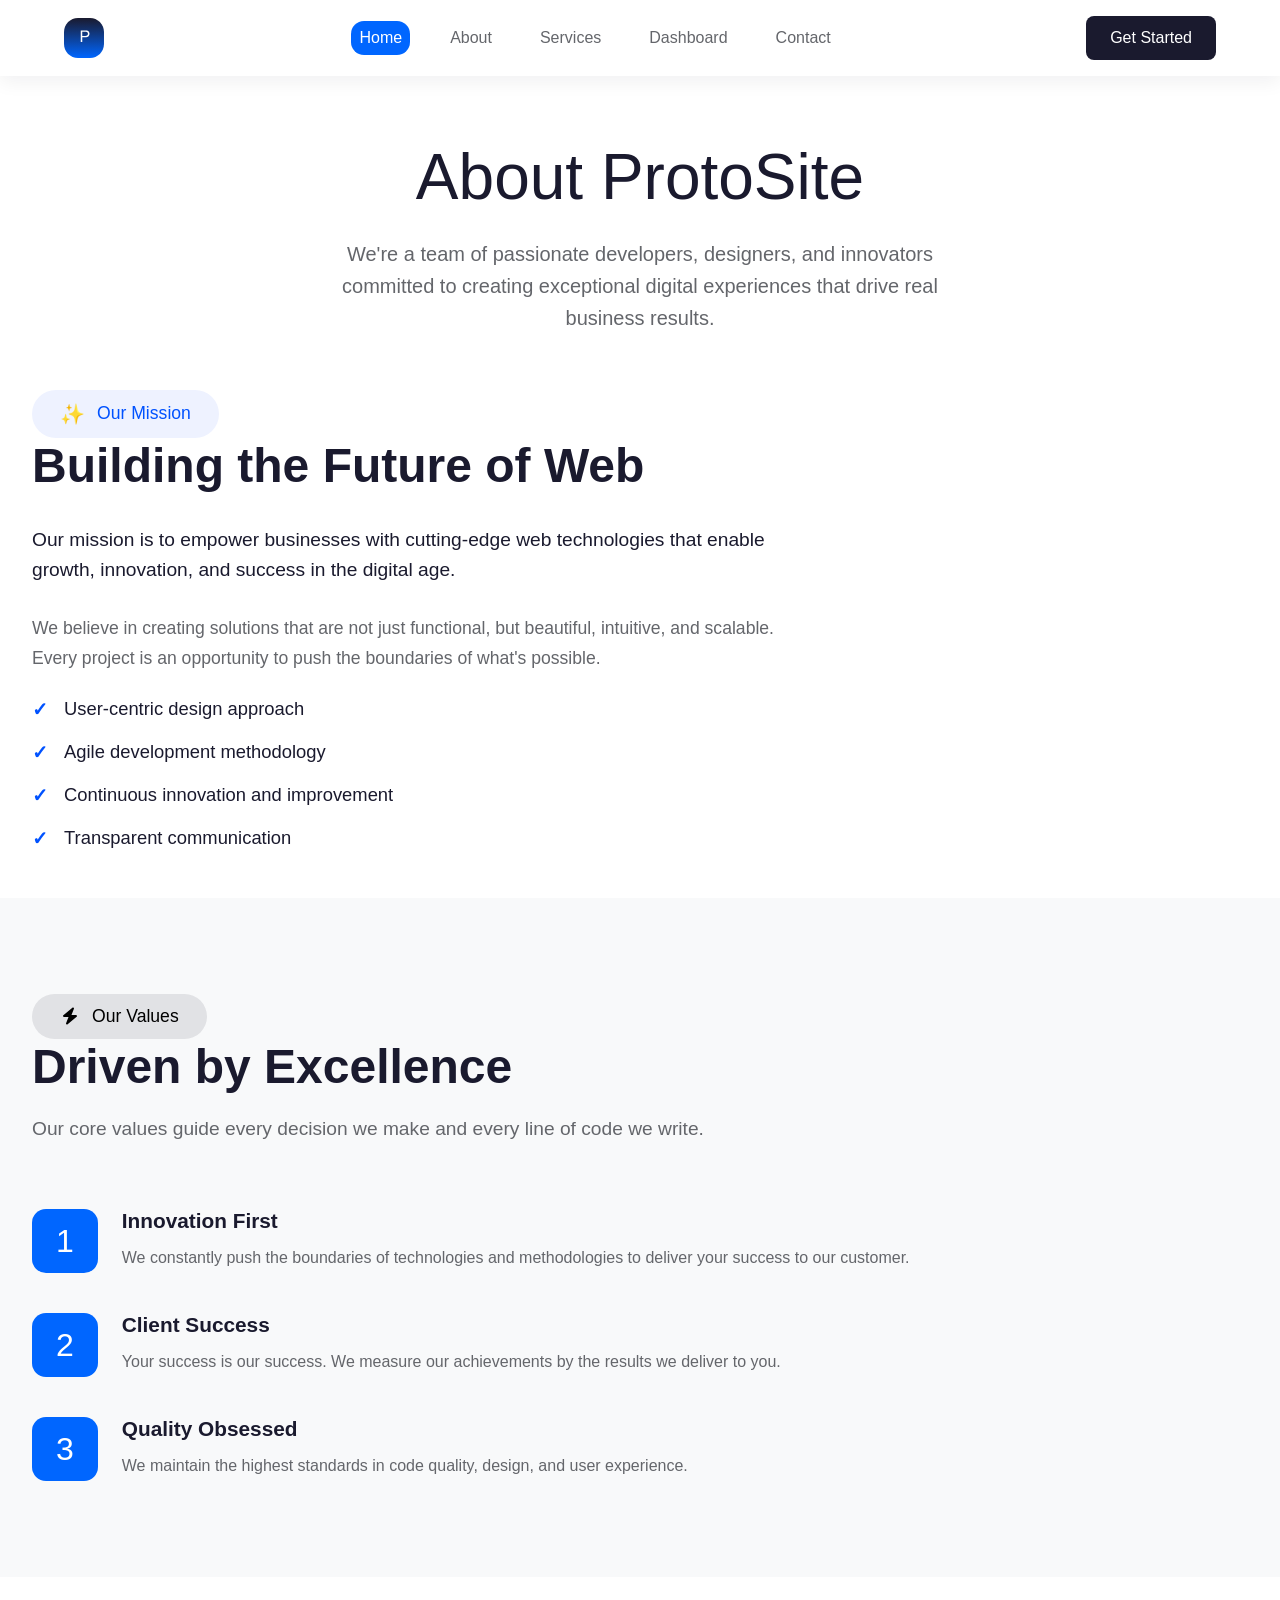
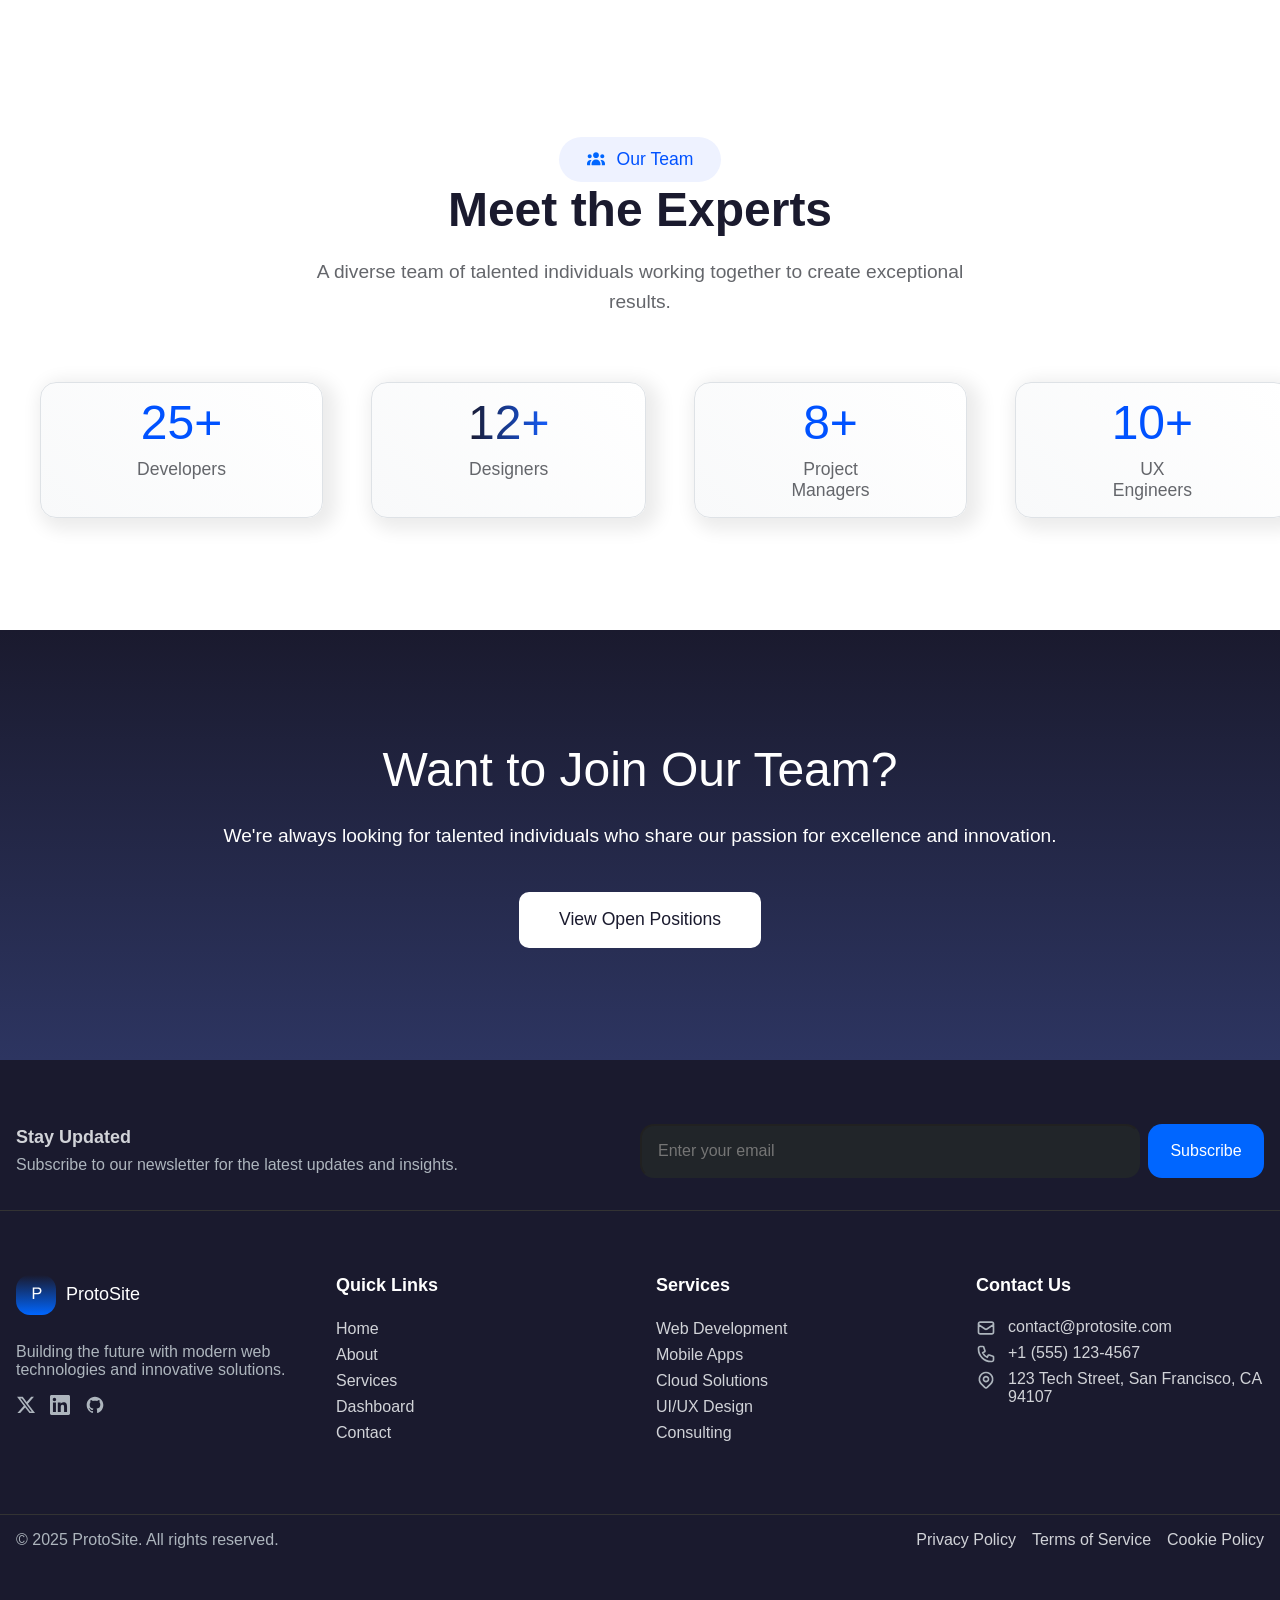
==== commit c0c3c72e: "update header logo" ====
--- a/about.html
+++ b/about.html
@@ -15,14 +15,11 @@
   <body>
     <header>
       <nav>
-        <div class="logo">
-          <span class="logo-letter">P</span>
-          <span class="logo-text">ProtoSite</span>
-        </div>
+        <img src="assets/logo.svg" alt="ProtoSite Logo" class="logo" />
 
         <div class="nav-links">
-          <a href="index.html">Home</a>
-          <a href="about.html" class="active">About</a>
+          <a href="index.html" class="active">Home</a>
+          <a href="about.html">About</a>
           <a href="services.html">Services</a>
           <a href="index.html">Dashboard</a>
           <a href="contact.html">Contact</a>
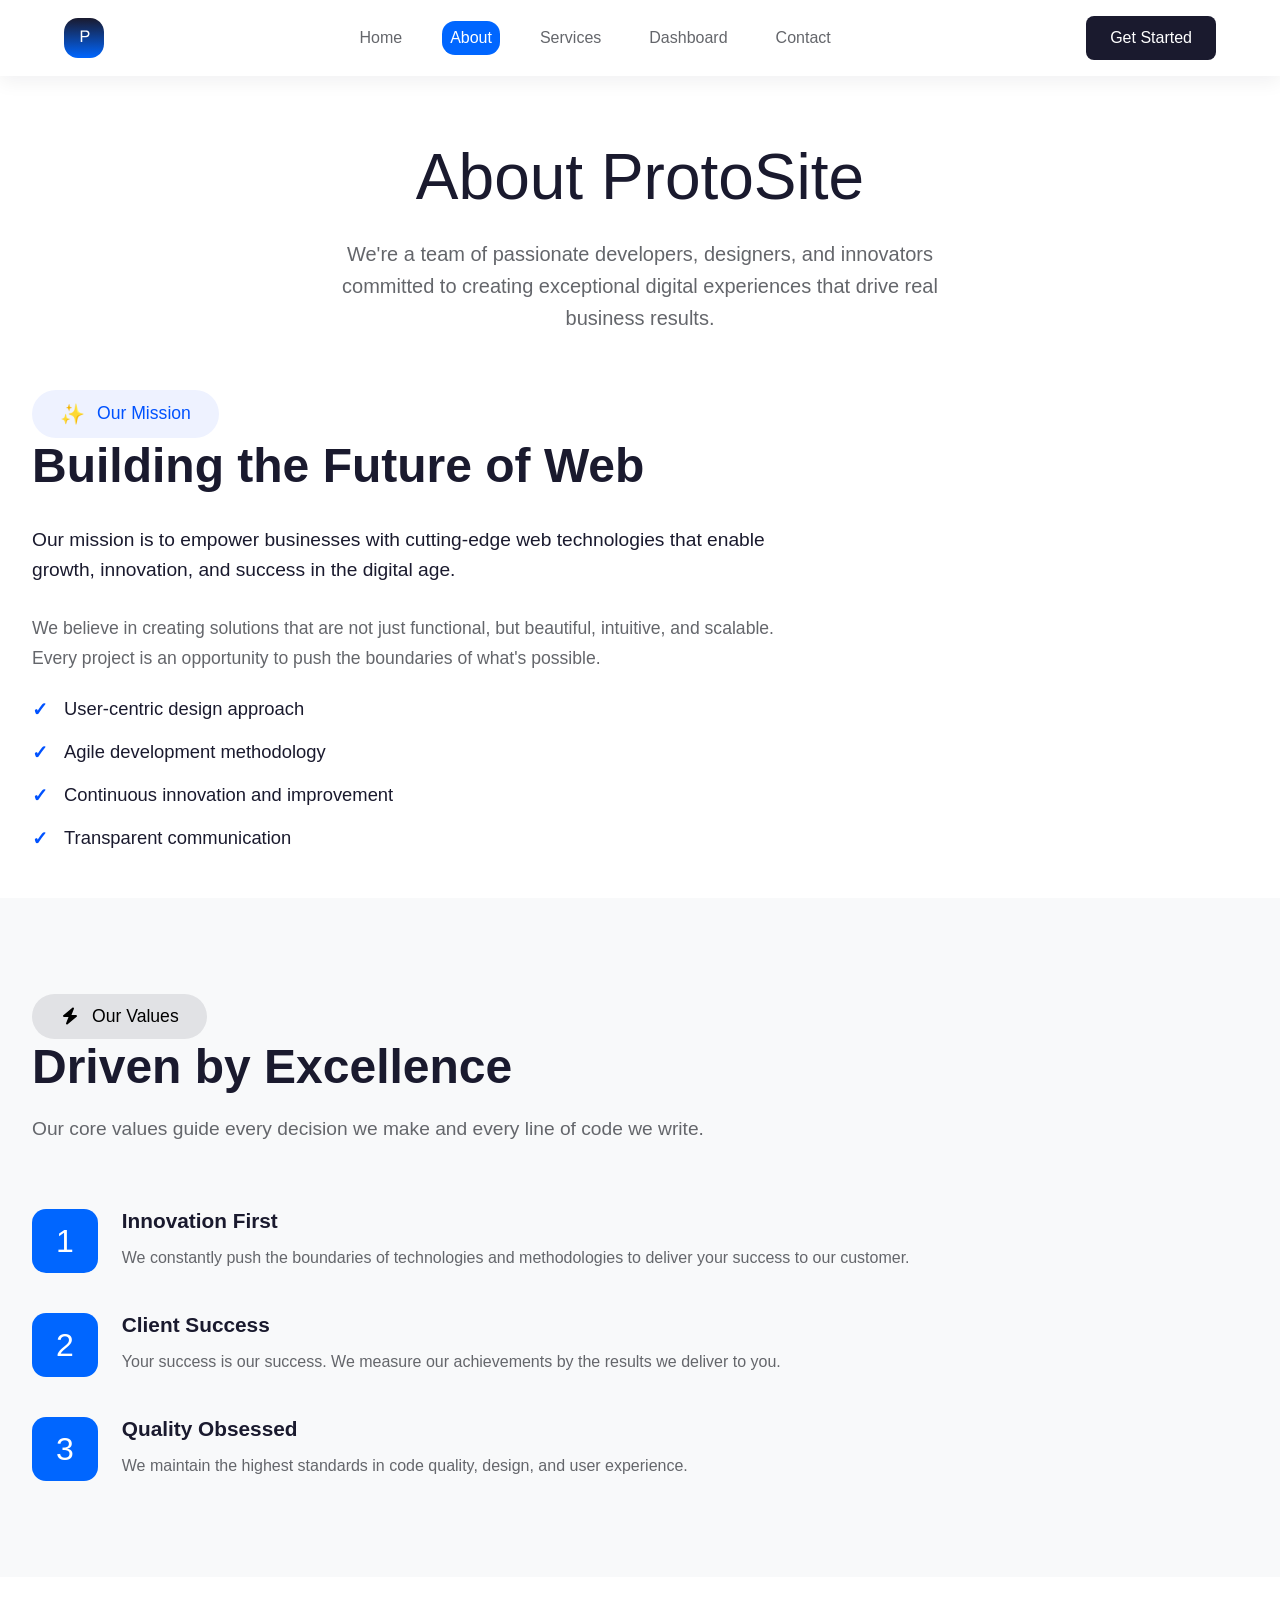
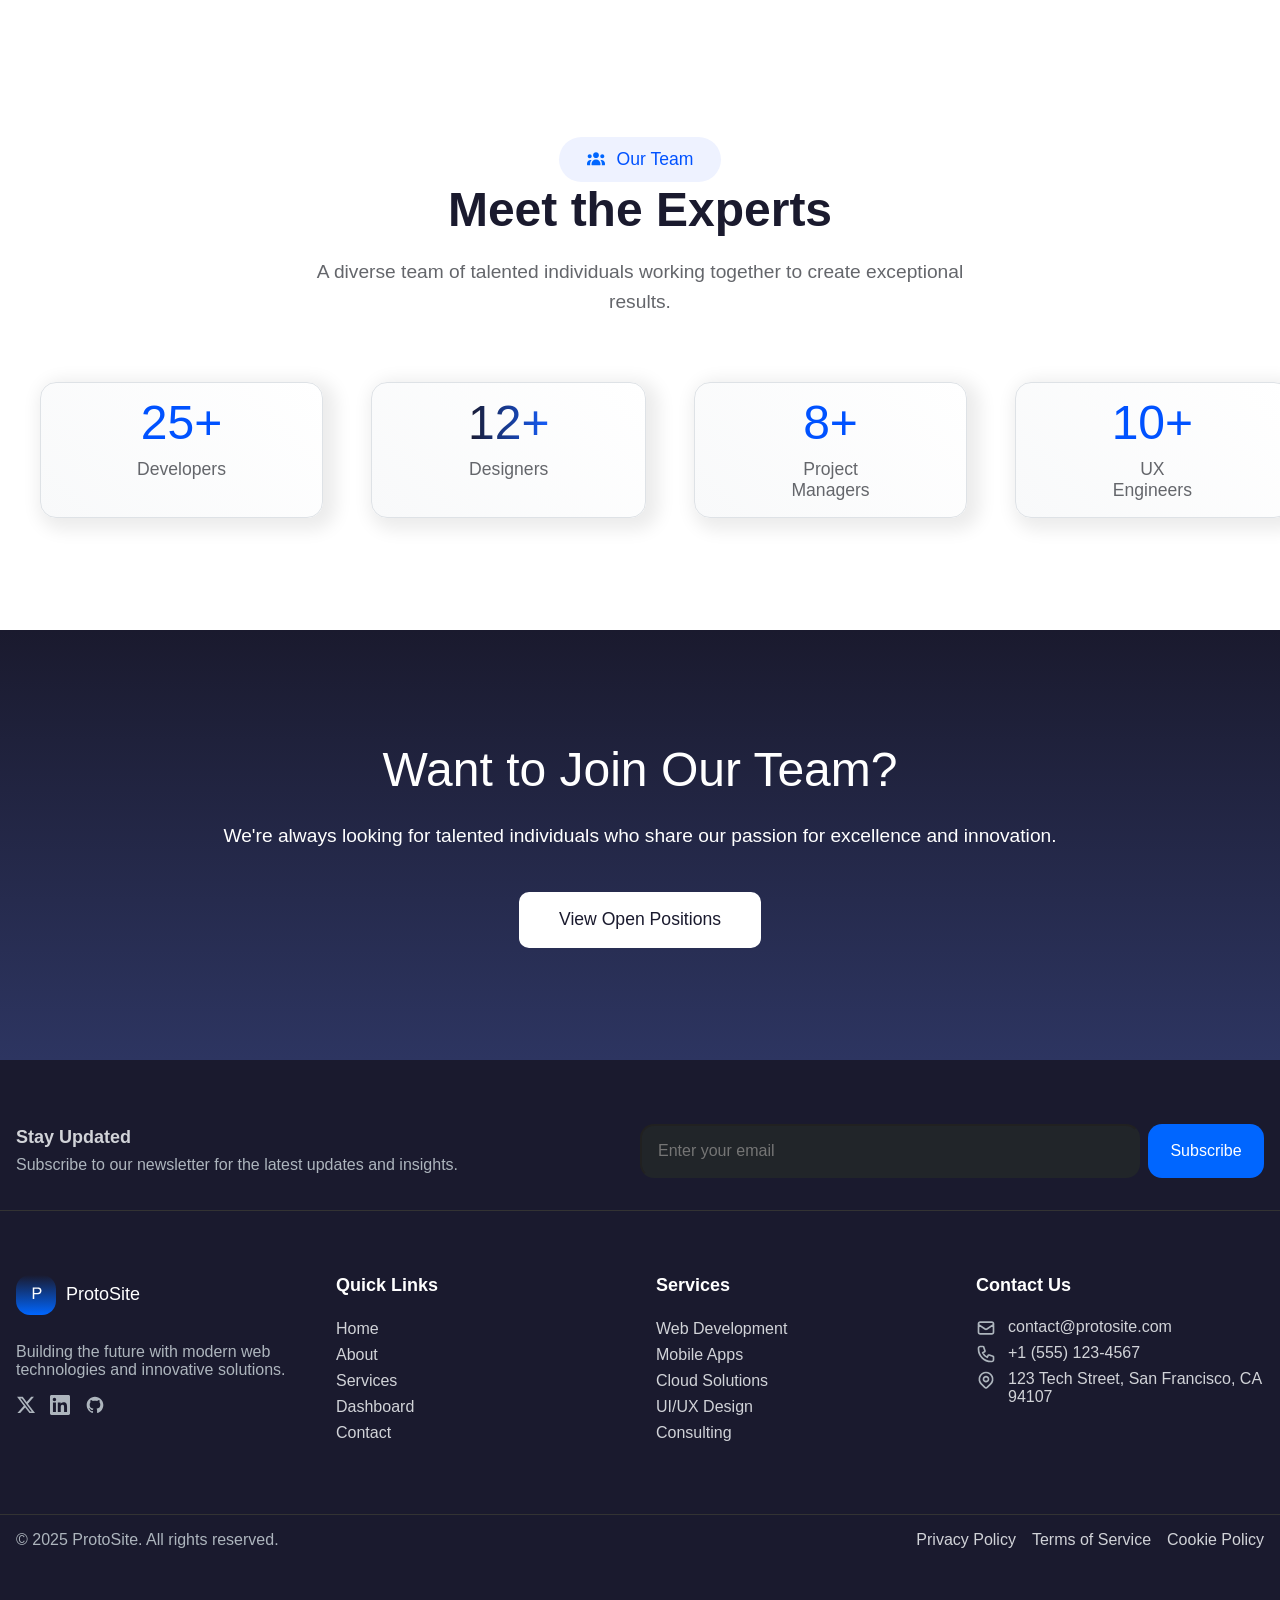
==== commit 4fae88d5: "fix bug in header highlight the active link in the header" ====
--- a/about.html
+++ b/about.html
@@ -18,8 +18,8 @@
         <img src="assets/logo.svg" alt="ProtoSite Logo" class="logo" />
 
         <div class="nav-links">
-          <a href="index.html" class="active">Home</a>
-          <a href="about.html">About</a>
+          <a href="index.html">Home</a>
+          <a href="about.html" class="active">About</a>
           <a href="services.html">Services</a>
           <a href="index.html">Dashboard</a>
           <a href="contact.html">Contact</a>
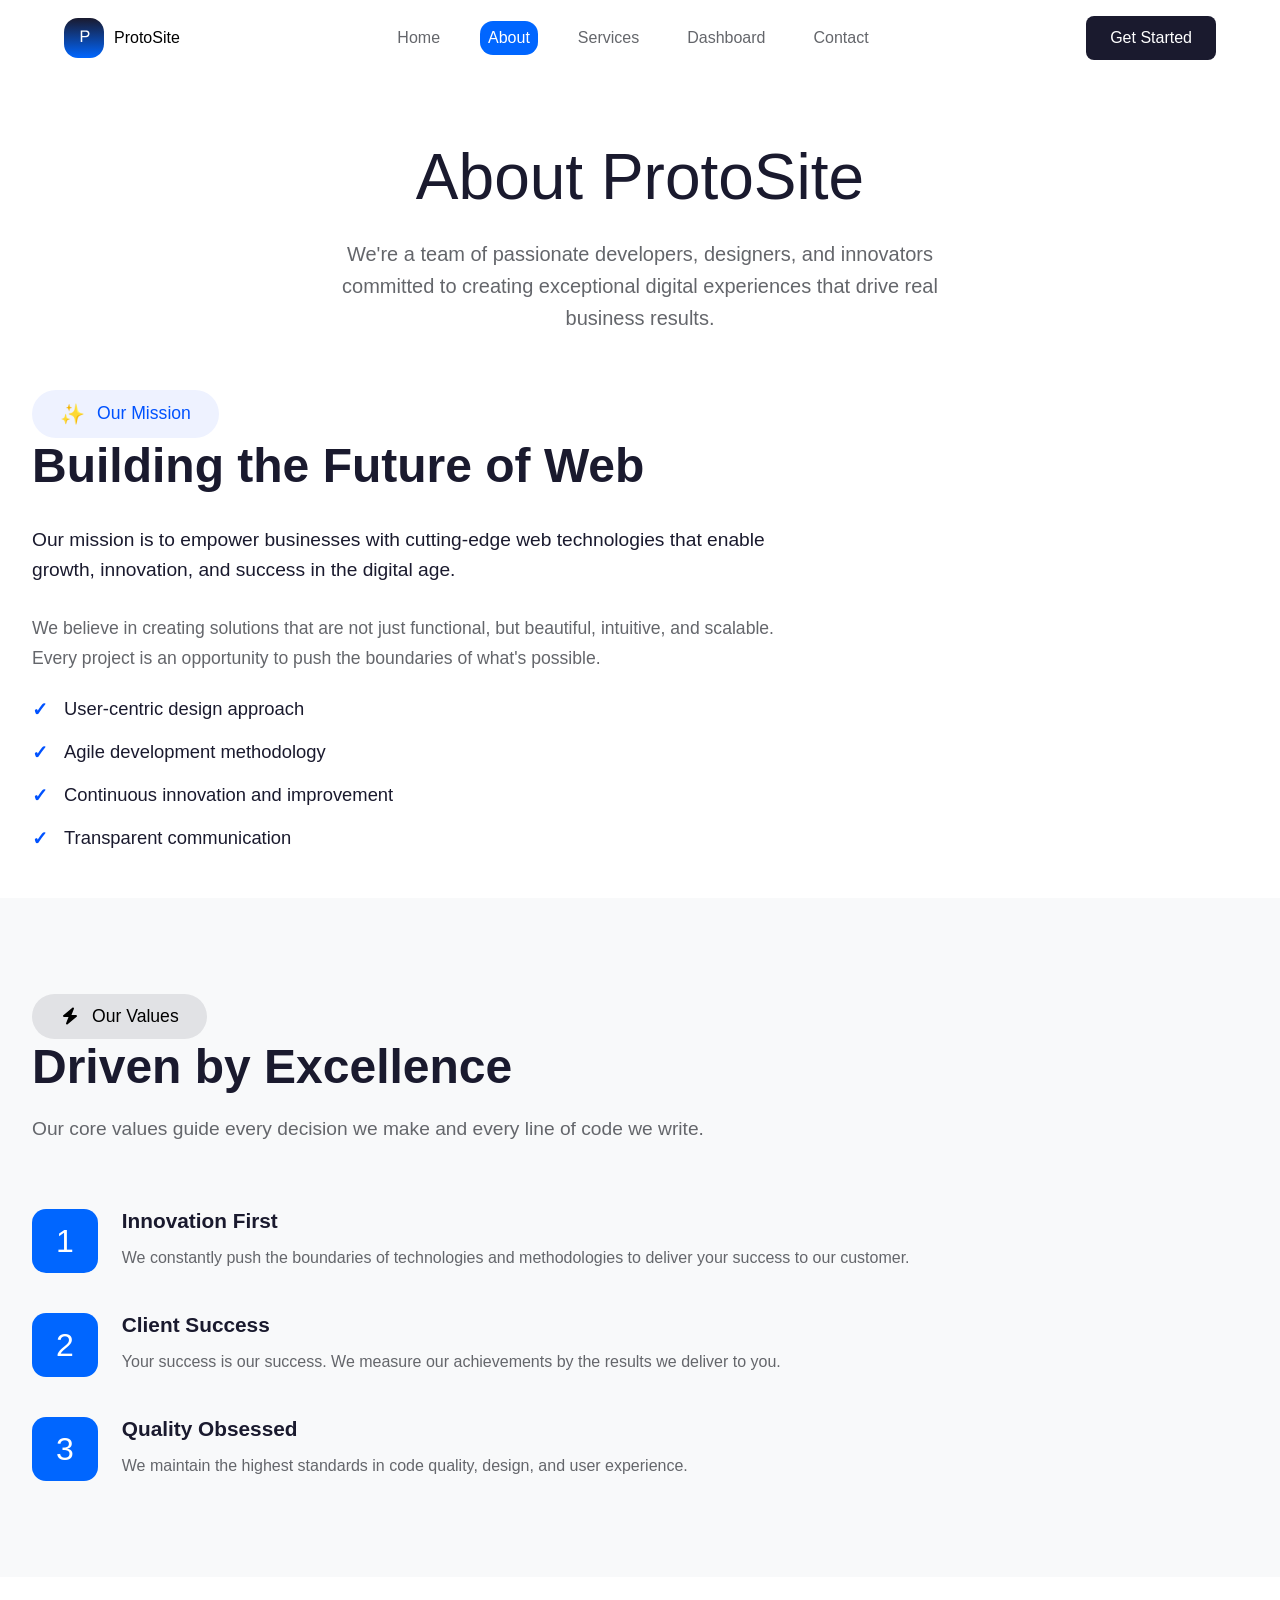
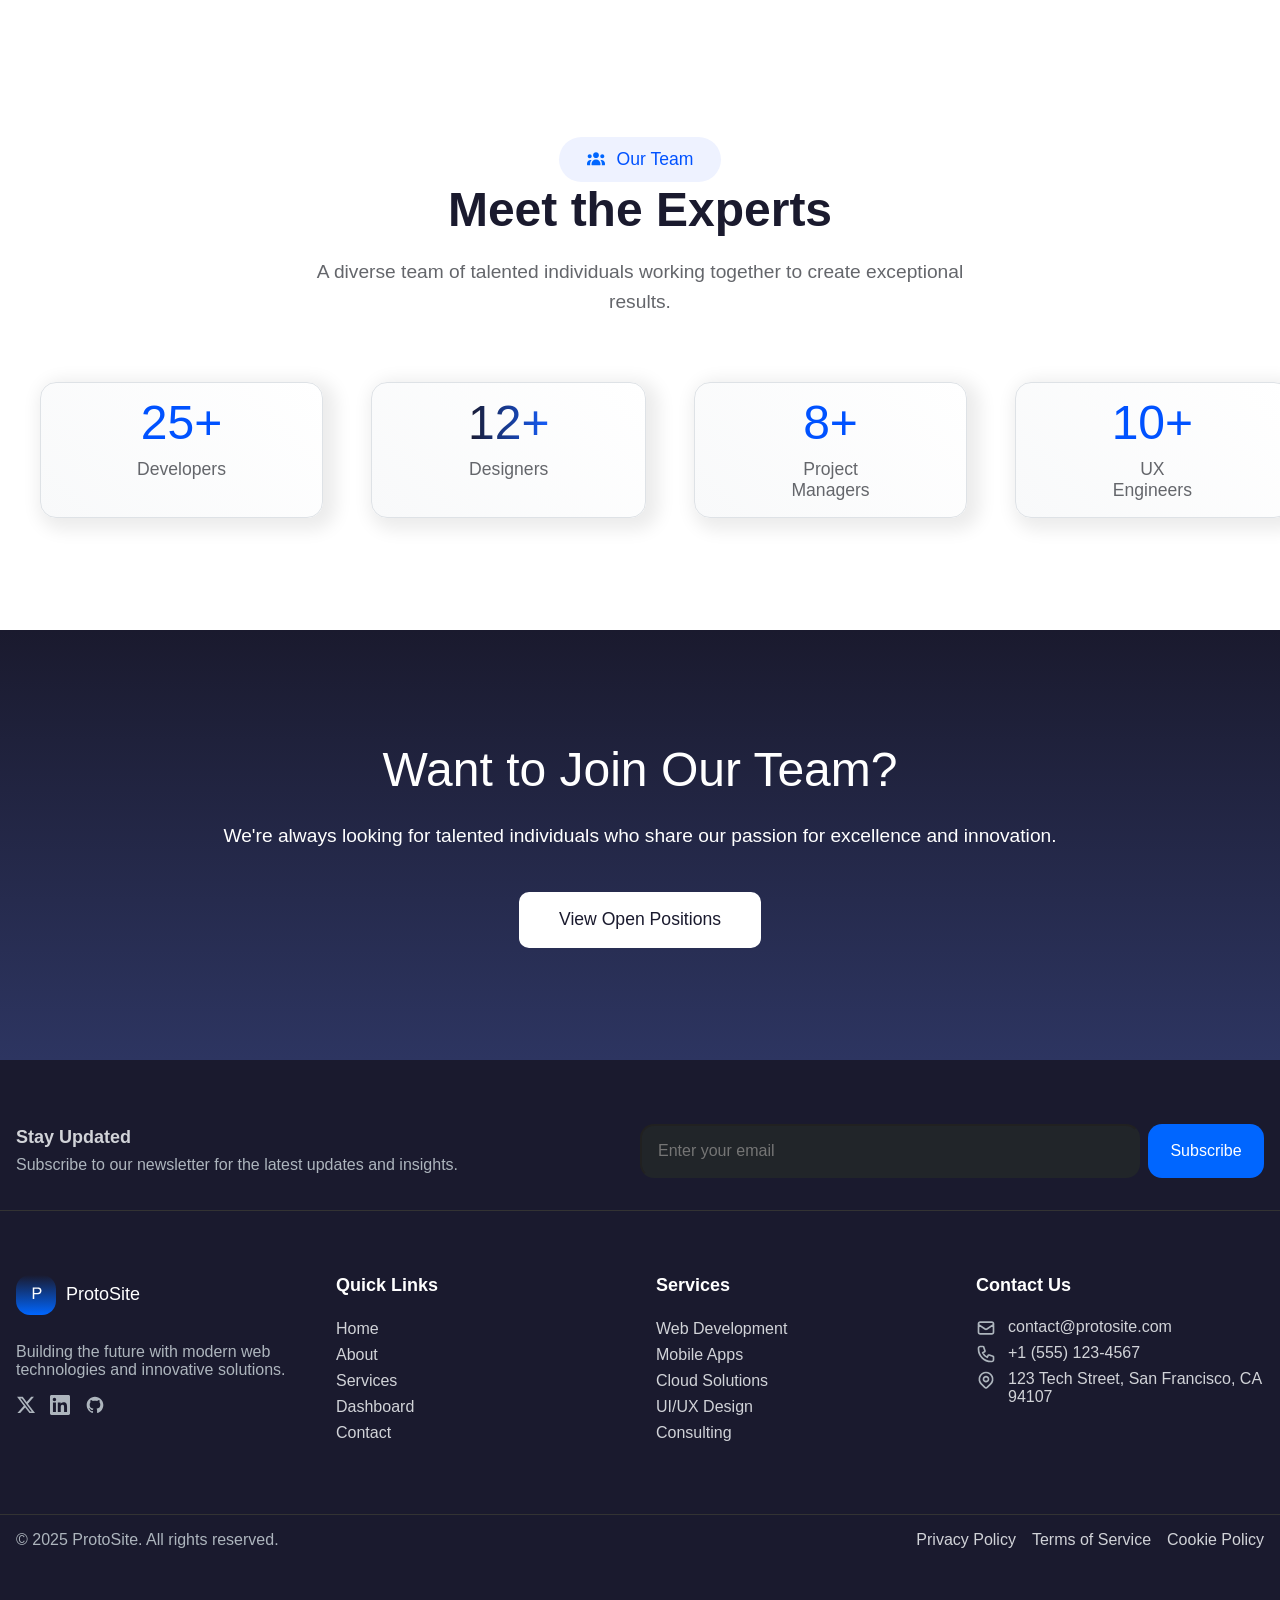
==== commit 0edb299b: "update logo text, and make header fix only on home page" ====
--- a/about.html
+++ b/about.html
@@ -5,17 +5,17 @@
     <meta name="viewport" content="width=device-width, initial-scale=1.0" />
     <title>ProtoSite - Digital Experiences</title>
     <link rel="icon" href="assets/favicon.png" type="image/x-icon" />
-    <link rel="stylesheet" href="styles/reset.css" />
     <link rel="stylesheet" href="styles/general.css" />
-    <link rel="stylesheet" href="styles/header.css" />
-    <link rel="stylesheet" href="styles/footer.css" />
     <link rel="stylesheet" href="styles/about.css" />
     <script src="js/script.js" defer></script>
   </head>
   <body>
     <header>
       <nav>
-        <img src="assets/logo.svg" alt="ProtoSite Logo" class="logo" />
+        <div class="logo-container">
+          <img src="assets/logo.svg" alt="ProtoSite Logo" class="logo" />
+          <p>ProtoSite</p>
+        </div>
 
         <div class="nav-links">
           <a href="index.html">Home</a>
--- a/styles/general.css
+++ b/styles/general.css
@@ -1,3 +1,82 @@
+/* 1. Global Box-Sizing Reset */
+*,
+*::before,
+*::after {
+  box-sizing: inherit;
+}
+
+html {
+  box-sizing: border-box;
+  font-size: 16px;
+  scroll-behavior: smooth; /* For accessibility/modern sites */
+}
+
+/* 2. Remove Default Margins and Padding */
+body,
+h1,
+h2,
+h3,
+h4,
+h5,
+h6,
+p,
+blockquote,
+pre,
+dl,
+dd,
+ol,
+ul,
+figure,
+table,
+caption,
+fieldset,
+legend,
+hr,
+button,
+input,
+textarea,
+select {
+  margin: 0;
+  padding: 0;
+  list-style: none;
+}
+
+/* 3. Improve Media and Typography */
+img,
+picture,
+video,
+canvas,
+svg {
+  display: block;
+  max-width: 100%;
+}
+
+input,
+button,
+textarea,
+select {
+  font: inherit;
+}
+
+a {
+  text-decoration: none;
+  color: inherit;
+}
+
+/* 4. Accessibility & Cleanup */
+::selection {
+  text-shadow: none;
+}
+
+button {
+  background: none;
+  color: inherit;
+  border: none;
+  cursor: pointer;
+}
+
+/*----------------------------------------------------------------------*/
+
 /* general styles */
 body {
   /* The font stack tells the browser which fonts to try, in order. */
@@ -5,3 +84,391 @@
     /* A common, slightly better-looking substitute */ Helvetica, sans-serif; /* Essential: generic fallback to any sans-serif font */
   font-size: 16px;
 }
+
+.container {
+  max-width: 1600px;
+  margin: 0 auto;
+  padding: 0 1rem;
+}
+@media (max-width: 600px) {
+  .container {
+    padding: 0 0.5rem;
+  }
+}
+.card-hover {
+  transition: all 0.3s ease;
+}
+.card-hover:hover {
+  transform: translateY(-6px);
+  box-shadow: 0 10px 30px rgba(0, 0, 0, 0.4);
+}
+/*----------------------------------------------------------------------*/
+
+/*--------------------------
+      header
+  --------------------------*/
+/* Keep header stuck to top on scroll */
+
+header .logo-container {
+  display: flex;
+  justify-content: center;
+  align-items: center;
+  gap: 10px;
+}
+
+header .logo-container p {
+  font-size: 16px;
+}
+
+.sticky {
+  position: sticky;
+  top: 0;
+  z-index: 1000;
+}
+/* header {
+} */
+
+/* Navigation Styles */
+header nav {
+  display: flex;
+  justify-content: space-between;
+  align-items: center;
+  padding: 1rem 4rem;
+  margin-bottom: 0; /* spacing handled on .hero */
+  background: rgba(255, 255, 255, 0.96);
+  box-shadow: 0 6px 18px rgba(16, 24, 40, 0.06);
+  transition: background 200ms ease, box-shadow 200ms ease;
+  width: 100%;
+}
+
+header .mobile-menu-btn {
+  display: none;
+  background: none;
+  border: none;
+  color: #0f1217;
+  cursor: pointer;
+  padding: 0.5rem;
+}
+
+header .logo {
+  display: flex;
+  align-items: center;
+  gap: 0.5rem;
+}
+
+.logo-letter {
+  background-color: #0052ff;
+  color: white;
+  width: 32px;
+  height: 32px;
+  display: flex;
+  align-items: center;
+  justify-content: center;
+  border-radius: 8px;
+  font-weight: bold;
+}
+
+.nav-links {
+  display: flex;
+  gap: 2rem;
+}
+
+.nav-links a {
+  text-decoration: none;
+  color: #64666b;
+  font-weight: 400;
+  transition: color 0.3s ease-in-out;
+  padding: 0.5em;
+  border-radius: 13px;
+}
+
+.nav-links a.active {
+  color: #fff;
+  background-color: #0066ff;
+}
+
+.nav-links a:hover {
+  color: #fff;
+  background-color: #0066ff;
+}
+
+.get-started-btn {
+  background-color: #1a1a2e;
+  color: white;
+  padding: 0.8rem 1.5rem;
+  border: none;
+  border-radius: 8px;
+  font-weight: 500;
+  cursor: pointer;
+  transition: background-color 0.3s ease;
+}
+
+.get-started-btn:hover {
+  background-color: #0052ff;
+}
+
+@media (max-width: 1024px) {
+  .nav-links {
+    display: none;
+  }
+  header .mobile-menu-btn {
+    display: block;
+  }
+
+  header .get-started-btn {
+    display: none;
+  }
+
+  .nav-links {
+    display: none;
+    position: absolute;
+    top: 100%;
+    left: 0;
+    right: 0;
+    background-color: white;
+    padding: 1rem;
+    box-shadow: 0 4px 6px rgba(0, 0, 0, 0.1);
+    border-radius: 8px;
+    flex-direction: column;
+    gap: 1rem;
+    z-index: 1000;
+  }
+  .nav-links.active {
+    display: flex;
+  }
+}
+
+@media (max-width: 480px) {
+  .logo-text {
+    display: none;
+  }
+}
+
+/*----------------------------------------------------------------------*/
+
+/* --------------------- footer --------------------- */
+footer {
+  background: #1a1a2e;
+  color: #d1d3d8;
+  padding-top: 4rem;
+  padding-bottom: 4rem;
+}
+
+footer a {
+  color: #d1d3d8;
+}
+
+/* --------------------- footer-top --------------------- */
+
+footer .footer-top {
+  display: flex;
+  justify-content: space-between;
+  align-items: center;
+  gap: 1rem;
+  padding-bottom: 2rem;
+}
+
+footer .footer-text {
+  display: flex;
+  flex-direction: column;
+  gap: 0.5rem;
+}
+
+@media (max-width: 600px) {
+  footer .footer-text {
+    width: unset;
+  }
+}
+
+footer p {
+  color: #adb5bd;
+  font-size: 16px;
+}
+footer .logo-text {
+  color: white;
+  font-size: 18px;
+}
+footer h6 {
+  font-size: 18px;
+}
+
+footer .footer-email {
+  width: 100%;
+  display: flex;
+  gap: 0.5rem;
+  max-width: 50%;
+}
+
+@media (max-width: 600px) {
+  footer .footer-email {
+    max-width: unset;
+  }
+}
+
+footer .footer-email input[type='email'] {
+  border-radius: 4px;
+  font-size: 16px;
+  background-color: #212529;
+  outline: none;
+  border-bottom-color: transparent;
+  border-right-color: transparent;
+}
+
+footer .footer-email input[type='email'],
+footer .footer-email button {
+  border-radius: 14px;
+  padding: 1rem;
+  width: 100%;
+}
+
+footer .footer-email button {
+  background-color: #0066ff;
+  color: white;
+  max-width: 116px;
+}
+
+@media (max-width: 600px) {
+  footer .footer-top {
+    flex-direction: column;
+    align-items: flex-start;
+  }
+
+  footer .footer-text {
+    text-align: center;
+    width: 100%;
+  }
+  footer form {
+    flex-direction: column;
+    align-items: center;
+  }
+}
+
+/* ---------------footer middle section --------------- */
+footer .footer-middle {
+  border-top: 1px solid #333;
+}
+
+footer .footer-middle .container {
+  padding-top: 4rem;
+  padding-bottom: 4rem;
+  border-bottom: 1px solid #333;
+  display: grid;
+  grid-template-columns: 1fr;
+  gap: 2rem;
+}
+
+@media (min-width: 600px) {
+  footer .footer-middle .container {
+    grid-template-columns: repeat(2, 1fr);
+  }
+}
+@media (min-width: 1024px) {
+  footer .footer-middle .container {
+    /* repeat(4, 1fr) creates four equal columns */
+    grid-template-columns: repeat(4, 1fr);
+  }
+}
+footer .footer-middle .container .col.about {
+  display: flex;
+  flex-direction: column;
+  gap: 1rem;
+}
+
+footer .footer-middle .logo {
+  display: flex;
+  align-items: center;
+  gap: 10px;
+  margin-bottom: 12px;
+}
+
+footer .logo-icon {
+  width: 40px;
+  height: 40px;
+}
+
+footer .social a {
+  display: inline-block;
+  margin-right: 10px;
+}
+footer .col .container,
+footer .col h6 {
+  color: #fff;
+}
+footer .footer-middle .col h6 {
+  padding-bottom: 1rem;
+}
+footer .col ul {
+  list-style: none;
+  padding: 0;
+  margin: 0;
+}
+
+footer .col ul li {
+  margin: 8px 0;
+}
+
+footer .col a {
+  text-decoration: none;
+}
+
+footer .contact-line {
+  margin: 6px 0;
+  display: flex;
+  gap: 12px;
+}
+
+footer .col.contact img {
+  width: 20px;
+  height: 20px;
+}
+
+footer .col.links ul li a:hover,
+footer .col.services ul li a:hover,
+footer .footer-nav a:hover {
+  text-decoration: underline;
+}
+
+/* center items in mobile view */
+@media (max-width: 600px) {
+  footer .footer-middle {
+    .col.about {
+      align-items: center;
+    }
+    .brand-desc {
+      text-align: center;
+    }
+  }
+
+  .footer-middle .col.links a,
+  .footer-middle .col.services a,
+  .footer-middle .col {
+    display: flex;
+    align-items: center;
+    flex-direction: column;
+  }
+  .footer-middle .col.contact p {
+    text-align: center;
+  }
+}
+/* --------------------- footer-bottom --------------------- */
+
+.footer-bottom {
+  /* padding: 0 10rem 2rem 5rem; */
+  padding-top: 1rem;
+  display: flex;
+  justify-content: space-between;
+}
+
+.footer-bottom .footer-nav {
+  display: flex;
+  gap: 1rem;
+}
+
+@media (max-width: 600px) {
+  .footer-bottom .footer-nav,
+  .footer-bottom {
+    flex-direction: column-reverse;
+    gap: 1rem;
+    align-items: center;
+  }
+}
